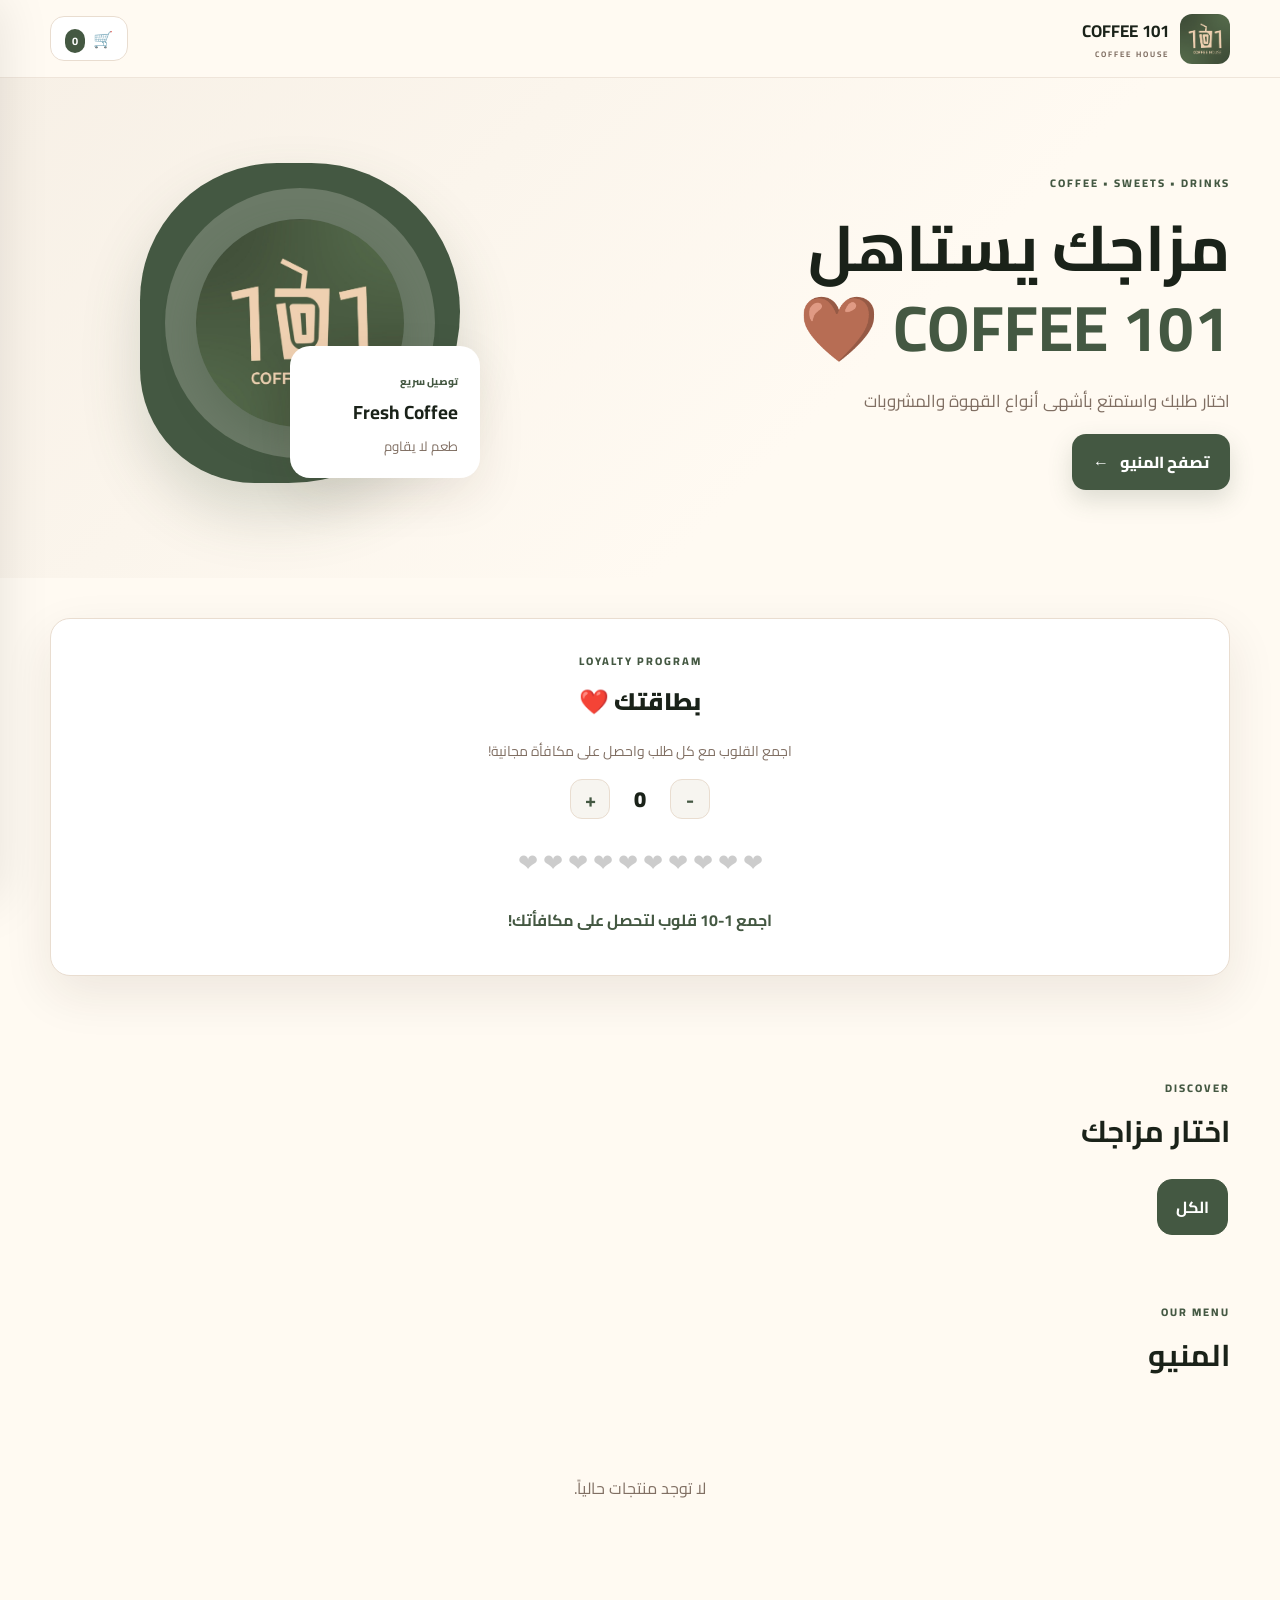
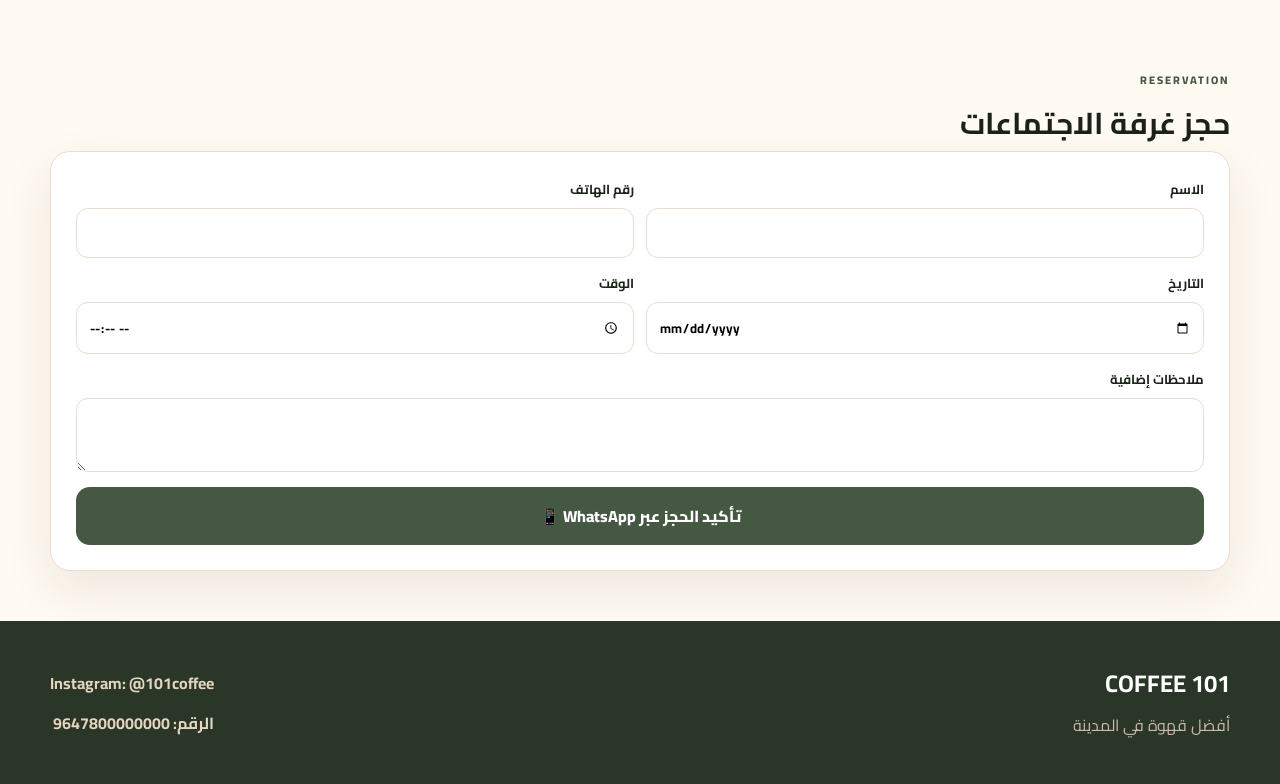
==== index.html @ eac86b58 "Add files via upload" ====
<!doctype html>
<html lang="ar" dir="rtl">
<head>
  <meta charset="UTF-8">
  <meta name="viewport" content="width=device-width, initial-scale=1.0">
  <meta name="theme-color" content="#445842">
  <title>101 COFFEE</title>
  <link rel="stylesheet" href="style.css">
</head>
<body>
  <!-- شاشة الأنميشن الجميلة (تختفي تلقائياً) -->
  <div id="splashScreen" class="splash-screen">
      <img src="logo.jpg" alt="101 Coffee" class="splash-logo">
  </div>

  <header class="site-header">
    <a class="brand" href="#home">
      <img src="logo.jpg" alt="شعار" style="height: 50px; width: 50px; border-radius: 12px; object-fit:cover;">
      <span><strong class="shop-name-txt">101 COFFEE</strong><small>COFFEE HOUSE</small></span>
    </a>
    <div class="header-actions">
      <button class="cart-btn" id="cartBtn">🛒 <b id="cartCount">0</b></button>
    </div>
  </header>
  
  <main id="home">
    <section class="hero">
      <div class="hero-copy">
        <span class="eyebrow">COFFEE • SWEETS • DRINKS</span>
        <h1>مزاجك يستاهل<br><em class="shop-name-txt">101 COFFEE</em> 🤎</h1>
        <p>اختار طلبك واستمتع بأشهى أنواع القهوة والمشروبات</p>
        <button class="primary-btn" id="menuBtn">تصفح المنيو <span>←</span></button>
      </div>
      <div class="hero-art">
        <div class="hero-blob"><img src="logo.jpg" alt="Logo" class="blob-logo"></div>
        <div class="hero-card"><span>توصيل سريع</span><strong>Fresh Coffee</strong><small>طعم لا يقاوم</small></div>
      </div>
    </section>

    <section class="container" style="padding-top: 40px;">
        <div id="offersArea"></div>
        <div id="popularArea"></div>
        <div id="comingSoonArea"></div>
    </section>

    <!-- بطاقتك -->
    <section class="container" id="loyaltySection" style="margin-bottom: 40px;">
        <div class="loyalty-box">
            <span class="eyebrow">LOYALTY PROGRAM</span>
            <h2 style="margin: 5px 0; font-weight: 900;">بطاقتك ❤️</h2>
            <p style="color: var(--muted); font-size: 14px;">اجمع القلوب مع كل طلب واحصل على مكافأة مجانية!</p>
            
            <div class="loyalty-controls">
                <button onclick="changeHearts(-1)">-</button>
                <span id="heartsCount">0</span>
                <button onclick="changeHearts(1)">+</button>
            </div>
            <div class="hearts-display" id="heartsVisual"></div>
            
            <h4 id="loyaltyMessage" style="color: var(--teal); margin: 15px 0;"></h4>
            <div id="availableRewards" style="text-align: right; max-width: 400px; margin: auto;"></div>
        </div>
    </section>

    <section class="quick-section container">
      <div class="section-heading"><div><span class="eyebrow">DISCOVER</span><h2>اختار مزاجك</h2></div></div>
      <div class="category-scroller" id="categoryNav"></div>
    </section>
    
    <section class="catalog container" id="catalog">
      <div class="catalog-head">
        <div><span class="eyebrow">OUR MENU</span><h2>المنيو</h2></div>
      </div>
      <div id="productsGrid" class="products-grid"></div>
    </section>
    
    <section class="container" style="margin-top: 20px; margin-bottom: 50px;">
      <div class="section-heading"><div><span class="eyebrow">RESERVATION</span><h2>حجز غرفة الاجتماعات</h2></div></div>
      <div style="background: #fff; padding: 25px; border-radius: 20px; border: 1px solid #e9ddd0; box-shadow: var(--shadow);">
        <form id="bookingForm">
          <div class="form-grid"><label>الاسم<input name="bookingName" required></label><label>رقم الهاتف<input type="tel" name="bookingPhone" required></label></div>
          <div class="form-grid"><label>التاريخ<input type="date" name="bookingDate" required></label><label>الوقت<input type="time" name="bookingTime" required></label></div>
          <label>ملاحظات إضافية<textarea name="bookingNotes" rows="2"></textarea></label>
          <button class="whatsapp-btn full" type="submit" style="margin-top:15px; background: #445842;">تأكيد الحجز عبر WhatsApp 📱</button>
        </form>
      </div>
    </section>
  </main>

  <footer class="site-footer">
      <div>
          <h2 class="shop-name-txt" style="margin: 0; color: #fff;">101 COFFEE</h2>
          <p>أفضل قهوة في المدينة</p>
      </div>
      <div style="display:flex; flex-direction:column; gap:10px; text-align:right;">
          <a href="#" id="footer-insta" target="_blank" style="text-decoration: none; display:none;">Instagram</a>
          <a href="#" id="footer-phone" style="text-decoration: none; display:none;">هاتف</a>
          <a href="#" id="footer-map" target="_blank" style="text-decoration: none; display:none;">الموقع على الخريطة 📍</a>
      </div>
  </footer>

  <div class="modal-backdrop" id="productModal"><div class="modal product-modal"><button class="close-btn" data-close>×</button><div id="productDetail"></div></div></div>
  <aside class="cart-drawer" id="cartDrawer">
    <div class="drawer-head"><div><span class="eyebrow">YOUR ORDER</span><h2>سلتك</h2></div><button class="close-btn" id="closeCart">×</button></div>
    <div class="cart-items" id="cartItems"></div>
    <div class="cart-footer">
      <div class="total-line"><span>المجموع</span><strong id="cartTotal">0 د.ع</strong></div>
      <button class="primary-btn full" id="checkoutBtn">إتمام الطلب</button>
    </div>
  </aside>
  <div class="drawer-backdrop" id="drawerBackdrop"></div>
  
  <div class="modal-backdrop" id="checkoutModal">
    <div class="modal checkout-modal">
      <button class="close-btn" data-close>×</button>
      <div class="modal-title"><span class="eyebrow">CHECKOUT</span><h2>معلومات الطلب</h2></div>
      <form id="checkoutForm">
        <div class="form-grid"><label>الاسم<input name="name" required></label><label>رقم الهاتف<input type="tel" name="phone" required></label></div>
        <label>نوع الطلب</label>
        <div style="display: flex; gap: 10px; margin: 10px 0;">
          <label style="flex:1; padding:10px; border:1px solid var(--line); border-radius:10px; text-align:center;"><input type="radio" name="type" value="pickup" checked> من المحل</label>
          <label style="flex:1; padding:10px; border:1px solid var(--line); border-radius:10px; text-align:center;"><input type="radio" name="type" value="car"> من السيارة 🚗</label>
          <label style="flex:1; padding:10px; border:1px solid var(--line); border-radius:10px; text-align:center;"><input type="radio" name="type" value="delivery"> توصيل 🛵</label>
        </div>
        <div id="deliveryFields" class="hidden">
          <label>المنطقة<select name="area" id="areaSelect"></select></label>
          <div class="form-grid"><label>العنوان<input name="address"></label><label>أقرب نقطة دالة<input name="landmark"></label></div>
        </div>
        <div id="carFields" class="hidden"><label>معلومات السيارة (النوع واللون) <input type="text" name="carDetails"></label></div>
        <label>ملاحظات<textarea name="notes" rows="2"></textarea></label>
        <div class="checkout-summary" id="checkoutSummary"></div>
        <button class="whatsapp-btn full" type="submit">إرسال الطلب عبر واتساب 📱</button>
      </form>
    </div>
  </div>

  <script src="script.js"></script>
</body>
</html>
---- style.css ----
@import url('https://fonts.googleapis.com/css2?family=Cairo:wght@400;500;600;700;800;900&display=swap');
:root{--cream:#f7f1e7;--cream2:#fffaf2;--teal:#445842;--teal2:#2A3628;--brown:#1a2219;--muted:#806f63;--white:#fff;--line:#e9ddd0;--shadow:0 18px 50px rgba(58,36,27,.09);--radius:24px}
*{box-sizing:border-box}html{scroll-behavior:smooth}body{margin:0;background:var(--cream2);color:var(--brown);font-family:Cairo,Arial,sans-serif}button,input,select,textarea{font:inherit}button{cursor:pointer;border:0}a{text-decoration:none;color:inherit}
.container{width:min(1180px,calc(100% - 32px));margin:auto}.site-header{height:78px;padding:0 max(20px,calc((100% - 1180px)/2));display:flex;align-items:center;justify-content:space-between;background:rgba(255,250,242,.92);backdrop-filter:blur(14px);position:sticky;top:0;z-index:20;border-bottom:1px solid rgba(233,221,208,.7)}
.brand{display:flex;align-items:center;gap:11px}.brand-mark{width:44px;height:44px;border-radius:15px;background:var(--teal);color:#fff;display:grid;place-items:center;font-weight:800;font-size:15px;box-shadow:0 8px 18px rgba(14,112,107,.2)}.brand strong{display:block;font-size:17px}.brand small{display:block;color:var(--muted);font-size:8px;letter-spacing:2px;font-weight:700}.header-actions{display:flex;gap:9px;align-items:center}.cart-btn{height:45px;border:1px solid var(--line);background:#fff;border-radius:14px;color:var(--brown);padding:0 14px;position:relative; font-weight:bold;}.cart-btn b{background:var(--teal);color:#fff;border-radius:99px;padding:2px 7px;font-size:11px;margin-right:5px}
.hero{min-height:500px;background:linear-gradient(135deg,#f7f0e6 0%,#fffaf2 65%);display:flex;align-items:center;justify-content:space-between;padding:65px max(22px,calc((100% - 1180px)/2));overflow:hidden}.hero-copy{max-width:590px}.eyebrow{font-size:11px;letter-spacing:2px;color:var(--teal);font-weight:800}.hero h1{font-size:clamp(38px,5vw,64px);line-height:1.25;margin:12px 0;color:var(--brown)}.hero h1 em{font-style:normal;color:var(--teal)}.hero p{color:var(--muted);font-size:17px;max-width:500px}.primary-btn{background:var(--teal);color:#fff;padding:13px 21px;border-radius:14px;font-weight:800;box-shadow:0 10px 24px rgba(68,88,66,.18);transition:.2s}.primary-btn:hover{transform:translateY(-2px);background:var(--teal2)}.primary-btn span{margin-right:8px}.full{width:100%}.hero-art{width:430px;height:350px;position:relative}

/* Centered Blob and Logo in Hero */
.hero-blob{position:absolute;width:320px;height:320px;background:var(--teal);border-radius:48% 52% 60% 40%;right:20px;top:10px;box-shadow:0 30px 60px rgba(68, 88, 66, 0.2); display:flex; align-items:center; justify-content:center; overflow:hidden;}
.hero-blob:after{content:"";position:absolute;inset:25px;background:var(--cream);border-radius:50%;opacity:.22}
.blob-logo { width: 65%; height: 65%; border-radius: 50%; box-shadow: 0 15px 35px rgba(68, 88, 66, 0.3); object-fit: cover; transition: transform 0.3s ease; position: relative; z-index: 2;}
.blob-logo:hover { transform: scale(1.05); }

.hero-card{position:absolute;background:#fff;padding:18px 22px;border-radius:20px;box-shadow:var(--shadow);bottom:25px;right:0;min-width:190px; z-index: 5;}.hero-card span{font-size:10px;color:var(--teal);font-weight:800}.hero-card strong{display:block;font-size:19px}.hero-card small{color:var(--muted)}
.quick-section{padding:55px 0 25px}.section-heading h2,.catalog-head h2{margin:2px 0 0;font-size:30px}.category-scroller{display:flex;gap:12px;overflow:auto;padding:20px 2px 10px;scrollbar-width:none}.category-scroller::-webkit-scrollbar{display:none}.category-btn{white-space:nowrap;background:#fff;border:1px solid var(--line);padding:12px 18px;border-radius:15px;color:var(--brown);font-weight:700}.category-btn.active{background:var(--teal);color:#fff;border-color:var(--teal)}
.feature-section{margin-bottom: 30px;} .feature-section h2{font-size:25px;margin:5px 0 15px}.feature-products{display:grid;grid-template-columns:repeat(auto-fit,minmax(250px,1fr));gap:16px}.catalog{padding:25px 0 70px}.catalog-head{display:flex;align-items:end;justify-content:space-between;margin-bottom:20px}.products-grid{display:grid;grid-template-columns:repeat(4,1fr);gap:18px}
.product-card{background:#fff;border:1px solid #e9ddd0;border-radius:20px;overflow:hidden;box-shadow:0 5px 18px rgba(58,36,27,.035);transition:.2s;position:relative}.product-card:hover{transform:translateY(-4px);box-shadow:var(--shadow)}.product-img{height:205px;background:linear-gradient(135deg,#f0e5d5,#e6d4bd);display:grid;place-items:center;overflow:hidden}.product-img img{width:100%;height:100%;object-fit:cover}.placeholder{font-size:50px;opacity:.55}.badge{position:absolute;top:12px;right:12px;background:#fff;color:var(--teal);border-radius:10px;padding:5px 9px;font-size:11px;font-weight:800;box-shadow:0 5px 12px rgba(0,0,0,.08)}.product-info{padding:14px}.product-info h3{font-size:16px;margin:0 0 4px}.product-info p{font-size:12px;color:var(--muted);min-height:20px;margin:0 0 9px}.price-row{display:flex;align-items:center;justify-content:space-between;gap:8px}.price strong{font-size:16px; color: var(--teal);}.old-price{text-decoration:line-through;color:#a69487;font-size:11px;margin-left:4px}.add-btn{background:#f7f5f0;color:var(--teal);width:38px;height:38px;border-radius:12px;font-size:20px;font-weight:800; border:1px solid #e9ddd0;}
.site-footer{padding:40px max(20px,calc((100% - 1180px)/2));background:var(--teal2);color:#fff;display:flex;justify-content:space-between; align-items:center; flex-wrap:wrap; gap:20px;}.site-footer p{color:#cbb9ac;margin:4px 0}.site-footer a{color:#e5d5be; font-weight:bold;}
.modal-backdrop,.drawer-backdrop{position:fixed;inset:0;background:rgba(31,20,15,.52);backdrop-filter:blur(4px);z-index:900;display:none;align-items:center;justify-content:center;padding:18px}.modal-backdrop.open,.drawer-backdrop.open{display:flex}.modal{background:#fffaf5;border-radius:26px;width:min(600px,100%);max-height:90vh;overflow:auto;position:relative;padding:28px}.close-btn{width:38px;height:38px;border-radius:12px;background:#f3e9dd;color:var(--brown);font-size:25px}.modal>.close-btn{position:absolute;top:15px;left:15px;z-index:2}.product-detail{display:grid;grid-template-columns:1fr 1fr;gap:24px}.detail-img{height:330px;border-radius:20px;overflow:hidden;background:#eadcc9;display:grid;place-items:center}.detail-img img{width:100%;height:100%;object-fit:cover}.product-detail h2{font-size:28px;margin:15px 0 7px}.product-detail p{color:var(--muted)}.qty{display:flex;align-items:center;gap:15px;margin:22px 0}.qty button{width:38px;height:38px;border-radius:12px;background:#efe5da}.drawer-backdrop{z-index:800;background:rgba(31,20,15,.35)}.cart-drawer{position:fixed;z-index:850;top:0;bottom:0;left:0;width:min(430px,100%);background:#fffaf5;transform:translateX(-105%);transition:transform 0.4s cubic-bezier(0.4, 0, 0.2, 1);display:flex;flex-direction:column;box-shadow:20px 0 50px rgba(0,0,0,.1)}.cart-drawer.open{transform:translateX(0)}.drawer-head{padding:22px;border-bottom:1px solid var(--line);display:flex;justify-content:space-between;align-items:center}.drawer-head h2{margin:2px 0}.cart-items{padding:16px;overflow:auto;flex:1}.cart-row{display:grid;grid-template-columns:58px 1fr auto;gap:11px;align-items:center;background:#fff;border:1px solid var(--line);padding:9px;border-radius:15px;margin-bottom:10px}.cart-thumb{width:58px;height:58px;border-radius:11px;overflow:hidden;background:#eadcc9}.cart-thumb img{width:100%;height:100%;object-fit:cover}.cart-row h4{margin:0;font-size:13px}.cart-row small{color:var(--muted)}.mini-qty{display:flex;align-items:center;gap:7px;margin-top:5px}.mini-qty button{width:24px;height:24px;border-radius:8px;background:#f0e7dd}.delete-btn{background:none;color:#a25a4c;font-size:18px}.cart-footer{padding:18px;border-top:1px solid var(--line)}.total-line{display:flex;justify-content:space-between;font-size:17px;margin-bottom:13px}.empty-state{text-align:center;padding:70px 20px;color:var(--muted)}
.checkout-modal{width:min(650px,100%)}.modal-title{padding-bottom:12px}.modal-title h2{margin:5px 0}.modal-title p,.muted{color:var(--muted);font-size:13px}label{font-size:13px;font-weight:700;display:block}label input,label select,label textarea{display:block;width:100%;margin-top:7px;border:1px solid var(--line);background:#fff;padding:12px;border-radius:12px;outline:none;transition:0.2s;font-family:'Cairo';}label input:focus,label select:focus,label textarea:focus{border-color:var(--teal)}.form-grid{display:grid;grid-template-columns:1fr 1fr;gap:12px;margin-bottom:13px}.hidden{display:none!important}.checkout-summary{background:#f7f5f0;border-radius:15px;padding:13px;margin:15px 0;font-size:13px; border:1px solid #e9ddd0;}.summary-line{display:flex;justify-content:space-between;margin:5px 0}.whatsapp-btn{background:#25D366;color:#fff;padding:14px;border-radius:14px;font-weight:800; font-size:16px;}

/* Splash Screen (CSS Only - Safe & Beautiful Animation) */
.splash-screen {
    position: fixed; inset: 0; background-color: var(--cream2);
    display: flex; align-items: center; justify-content: center;
    z-index: 999999;
    pointer-events: none; /* يسمح بالضغط على الموقع من يختفي */
    animation: fadeOutSplash 0.5s ease forwards;
    animation-delay: 2.2s; /* يبقى معروض ثانيتين وبعدين يختفي */
}
.splash-logo {
    width: 150px; height: 150px; border-radius: 50%;
    box-shadow: 0 20px 40px rgba(68, 88, 66, 0.2); object-fit: cover;
    animation: zoomPulse 1.8s cubic-bezier(0.2, 0.8, 0.2, 1) forwards;
}
@keyframes zoomPulse {
    0% { transform: scale(0.5) translateY(30px); opacity: 0; }
    50% { transform: scale(1.1) translateY(0); opacity: 1; }
    100% { transform: scale(1) translateY(0); opacity: 1; }
}
@keyframes fadeOutSplash {
    to { opacity: 0; visibility: hidden; z-index: -1; }
}

/* Loyalty Card (Hearts) */
.loyalty-box { background: #fff; padding: 25px; border-radius: 20px; border: 1px solid #e9ddd0; text-align: center; box-shadow: var(--shadow); }
.hearts-display { display: flex; justify-content: center; gap: 5px; flex-wrap: wrap; margin: 20px 0; font-size: 24px; direction: ltr;}
.heart { color: #ccc; transition: 0.3s; }
.heart.filled { color: #e74c3c; animation: pop 0.3s ease; }
@keyframes pop { 50% { transform: scale(1.3); } }
.loyalty-controls { display: flex; justify-content: center; align-items: center; gap: 15px; margin-bottom: 20px; }
.loyalty-controls button { width: 40px; height: 40px; border-radius: 12px; background: #f7f5f0; border: 1px solid #e9ddd0; font-size: 20px; font-weight: bold; color: var(--teal); }
.loyalty-controls span { font-size: 22px; font-weight: 900; width: 30px; }
.reward-item { display: flex; justify-content: space-between; align-items: center; background: #fcfbf9; padding: 12px; border: 1px solid #e9ddd0; border-radius: 12px; margin-top: 10px; font-size: 14px; font-weight: bold; }

@media(max-width:900px){.products-grid{grid-template-columns:repeat(3,1fr)}}
@media(max-width:650px){
  .hero{min-height:auto;padding:45px 22px 25px;display:block}.hero h1{font-size:39px}.hero-art{height:270px;width:100%;margin-top:15px}.products-grid,.feature-products{grid-template-columns:repeat(2,1fr);gap:11px}.product-img{height:150px}.product-detail{grid-template-columns:1fr}.form-grid{grid-template-columns:1fr}.site-footer{text-align:center; justify-content:center;}
}
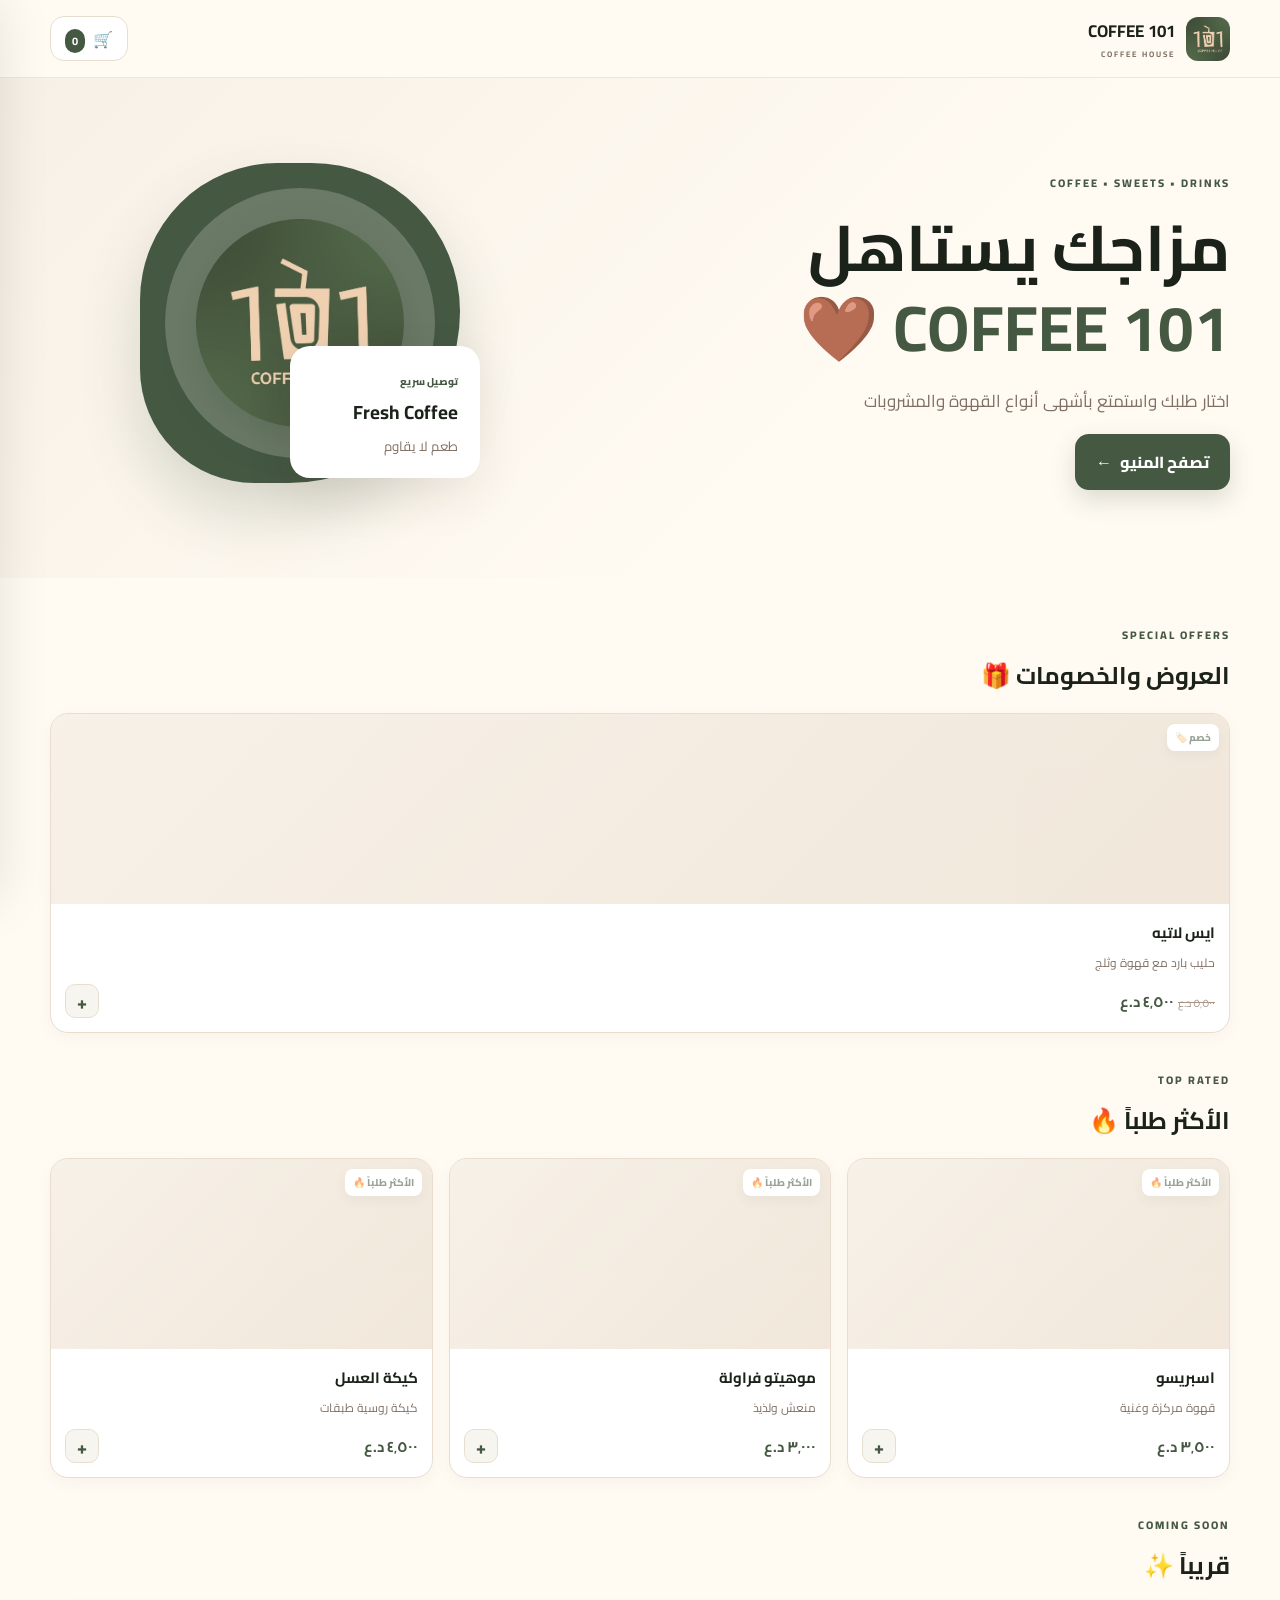
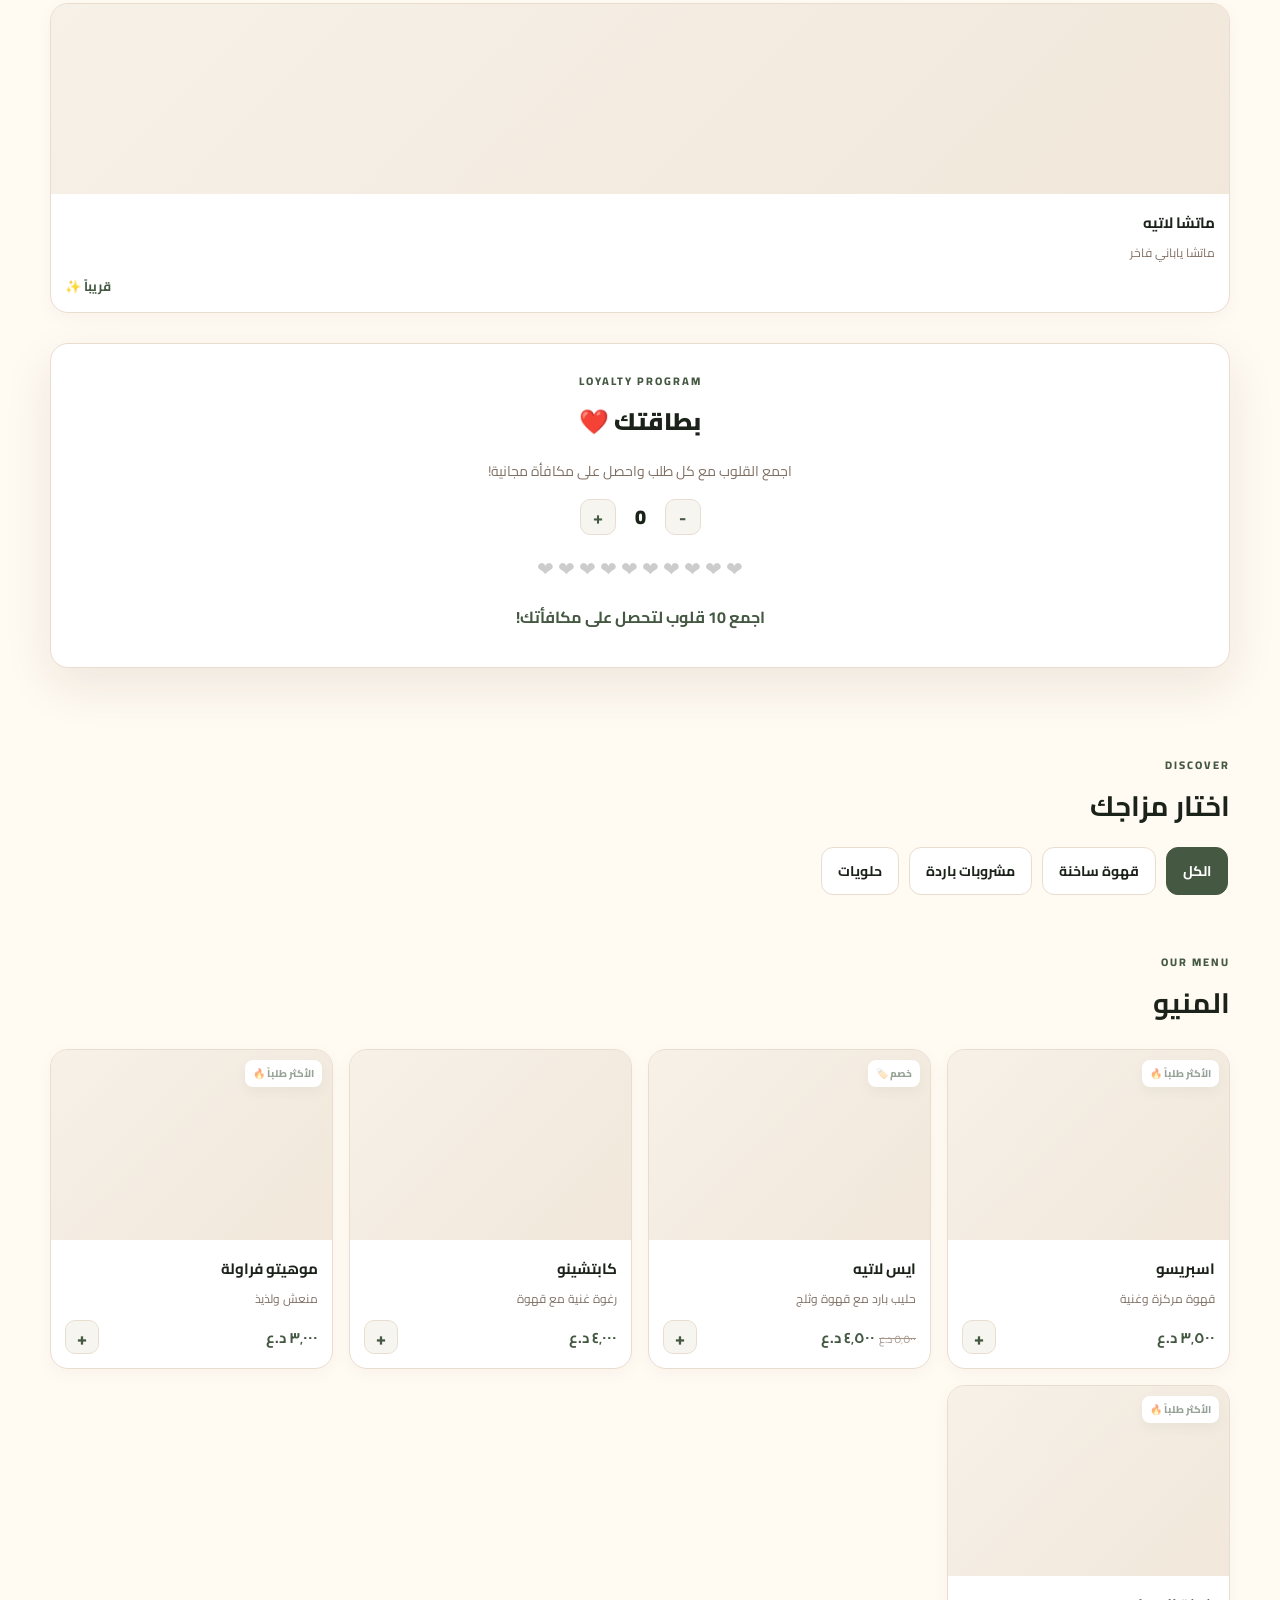
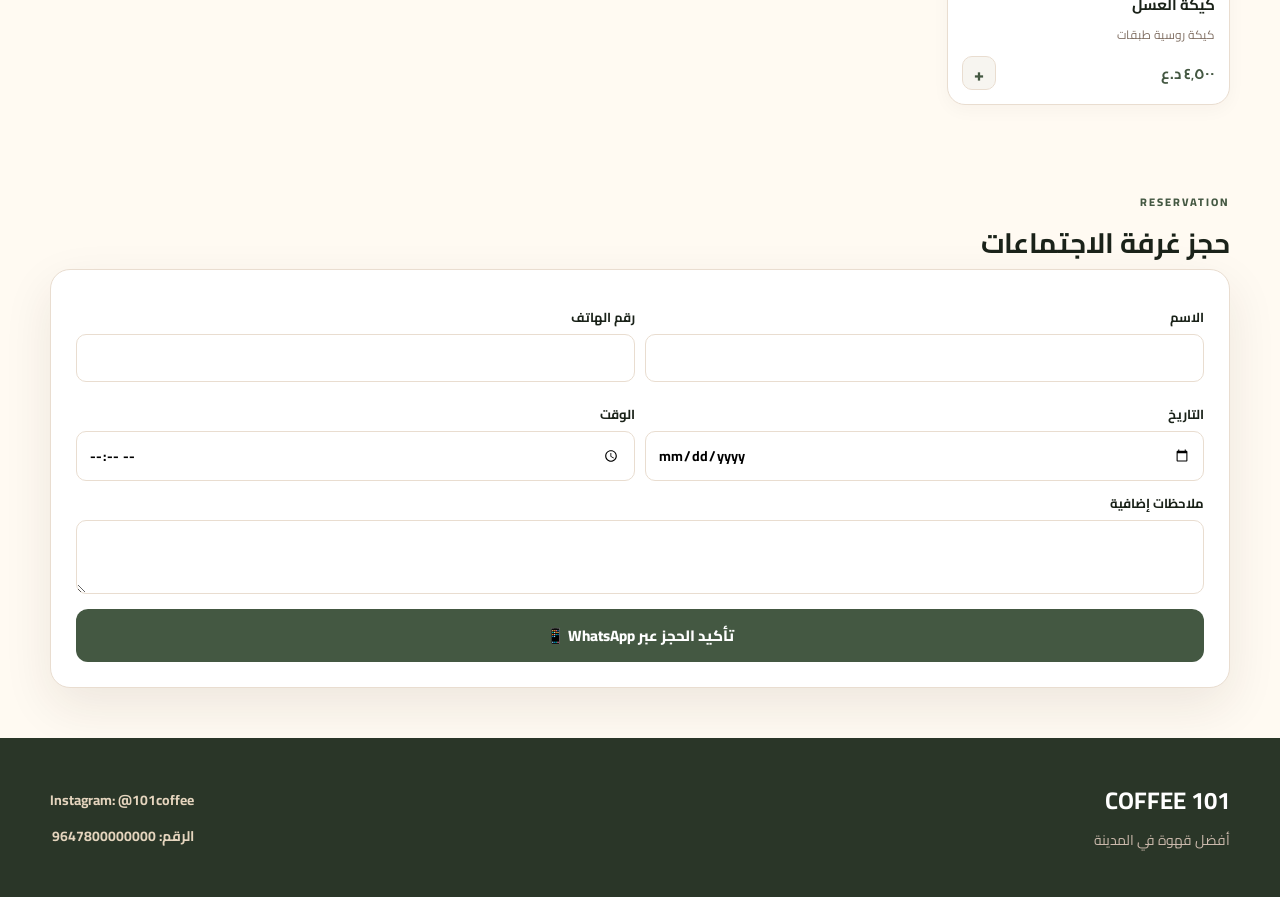
==== commit d81b77c9: "Add files via upload" ====
--- a/index.html
+++ b/index.html
@@ -1,139 +1,193 @@
 <!doctype html>
 <html lang="ar" dir="rtl">
 <head>
-  <meta charset="UTF-8">
-  <meta name="viewport" content="width=device-width, initial-scale=1.0">
-  <meta name="theme-color" content="#445842">
-  <title>101 COFFEE</title>
-  <link rel="stylesheet" href="style.css">
+    <meta charset="UTF-8">
+    <meta name="viewport" content="width=device-width, initial-scale=1.0">
+    <meta name="theme-color" content="#445842">
+    <title>101 COFFEE</title>
+    <link rel="stylesheet" href="style.css">
 </head>
 <body>
-  <!-- شاشة الأنميشن الجميلة (تختفي تلقائياً) -->
-  <div id="splashScreen" class="splash-screen">
-      <img src="logo.jpg" alt="101 Coffee" class="splash-logo">
-  </div>
+    <!-- شاشة الأنميشن الجميلة (تختفي تلقائياً) -->
+    <div id="splashScreen" class="splash-screen">
+        <img src="logo.jpg" alt="101 Coffee" class="splash-logo">
+    </div>
 
-  <header class="site-header">
-    <a class="brand" href="#home">
-      <img src="logo.jpg" alt="شعار" style="height: 50px; width: 50px; border-radius: 12px; object-fit:cover;">
-      <span><strong class="shop-name-txt">101 COFFEE</strong><small>COFFEE HOUSE</small></span>
-    </a>
-    <div class="header-actions">
-      <button class="cart-btn" id="cartBtn">🛒 <b id="cartCount">0</b></button>
+    <header class="site-header">
+        <a class="brand" href="#home">
+            <img src="logo.jpg" alt="شعار">
+            <span>
+                <strong class="shop-name-txt">101 COFFEE</strong>
+                <small>COFFEE HOUSE</small>
+            </span>
+        </a>
+        <div class="header-actions">
+            <button class="cart-btn" id="cartBtn">🛒 <b id="cartCount">0</b></button>
+        </div>
+    </header>
+  
+    <main id="home">
+        <!-- قسم الواجهة الرئيسية (Hero) -->
+        <section class="hero">
+            <div class="hero-copy">
+                <span class="eyebrow">COFFEE • SWEETS • DRINKS</span>
+                <h1>مزاجك يستاهل<br><em class="shop-name-txt">101 COFFEE</em> 🤎</h1>
+                <p>اختار طلبك واستمتع بأشهى أنواع القهوة والمشروبات</p>
+                <button class="primary-btn" id="menuBtn">تصفح المنيو <span>←</span></button>
+            </div>
+            <div class="hero-art">
+                <div class="hero-blob"><img src="logo.jpg" alt="Logo" class="blob-logo"></div>
+                <div class="hero-card">
+                    <span>توصيل سريع</span>
+                    <strong>Fresh Coffee</strong>
+                    <small>طعم لا يقاوم</small>
+                </div>
+            </div>
+        </section>
+
+        <!-- الأقسام الديناميكية (عروض، أكثر طلباً، قريباً) -->
+        <section class="container" style="padding-top: 40px;">
+            <div id="offersArea"></div>
+            <div id="popularArea"></div>
+            <div id="comingSoonArea"></div>
+        </section>
+
+        <!-- قسم بطاقة الولاء (القلوب) -->
+        <section class="container" id="loyaltySection" style="margin-bottom: 40px;">
+            <div class="loyalty-box">
+                <span class="eyebrow">LOYALTY PROGRAM</span>
+                <h2 style="margin: 5px 0; font-weight: 900;">بطاقتك ❤️</h2>
+                <p style="color: var(--muted); font-size: 14px;">اجمع القلوب مع كل طلب واحصل على مكافأة مجانية!</p>
+                
+                <div class="loyalty-controls">
+                    <button onclick="changeHearts(-1)">-</button>
+                    <span id="heartsCount">0</span>
+                    <button onclick="changeHearts(1)">+</button>
+                </div>
+                <div class="hearts-display" id="heartsVisual"></div>
+                
+                <h4 id="loyaltyMessage" style="color: var(--teal); margin: 15px 0;"></h4>
+                <div id="availableRewards" style="text-align: right; max-width: 400px; margin: auto;"></div>
+            </div>
+        </section>
+
+        <!-- قسم التصنيفات السريعة -->
+        <section class="quick-section container">
+            <div class="section-heading">
+                <div><span class="eyebrow">DISCOVER</span><h2>اختار مزاجك</h2></div>
+            </div>
+            <div class="category-scroller" id="categoryNav"></div>
+        </section>
+        
+        <!-- قسم المنيو والمنتجات -->
+        <section class="catalog container" id="catalog">
+            <div class="catalog-head">
+                <div><span class="eyebrow">OUR MENU</span><h2>المنيو</h2></div>
+            </div>
+            <div id="productsGrid" class="products-grid"></div>
+        </section>
+        
+        <!-- قسم حجز غرفة الاجتماعات -->
+        <section class="container" style="margin-top: 20px; margin-bottom: 50px;">
+            <div class="section-heading">
+                <div><span class="eyebrow">RESERVATION</span><h2>حجز غرفة الاجتماعات</h2></div>
+            </div>
+            <div style="background: #fff; padding: 25px; border-radius: 20px; border: 1px solid #e9ddd0; box-shadow: var(--shadow);">
+                <form id="bookingForm">
+                    <div class="form-grid">
+                        <label>الاسم<input name="bookingName" required></label>
+                        <label>رقم الهاتف<input type="tel" name="bookingPhone" required></label>
+                    </div>
+                    <div class="form-grid">
+                        <label>التاريخ<input type="date" name="bookingDate" required></label>
+                        <label>الوقت<input type="time" name="bookingTime" required></label>
+                    </div>
+                    <label>ملاحظات إضافية<textarea name="bookingNotes" rows="2"></textarea></label>
+                    <button class="whatsapp-btn full" type="submit" style="margin-top:15px; background: #445842;">تأكيد الحجز عبر WhatsApp 📱</button>
+                </form>
+            </div>
+        </section>
+    </main>
+
+    <!-- الفوتر -->
+    <footer class="site-footer">
+        <div>
+            <h2 class="shop-name-txt" style="margin: 0; color: #fff;">101 COFFEE</h2>
+            <p>أفضل قهوة في المدينة</p>
+        </div>
+        <div style="display:flex; flex-direction:column; gap:10px; text-align:right;">
+            <a href="#" id="footer-insta" target="_blank" style="text-decoration: none; display:none;">Instagram</a>
+            <a href="#" id="footer-phone" style="text-decoration: none; display:none;">هاتف</a>
+            <a href="#" id="footer-map" target="_blank" style="text-decoration: none; display:none;">الموقع على الخريطة 📍</a>
+        </div>
+    </footer>
+
+    <!-- نافذة تفاصيل المنتج -->
+    <div class="modal-backdrop" id="productModal">
+        <div class="modal product-modal">
+            <button class="close-btn" data-close>×</button>
+            <div id="productDetail"></div>
+        </div>
     </div>
-  </header>
+
+    <!-- درج السلة الجانبي -->
+    <aside class="cart-drawer" id="cartDrawer">
+        <div class="drawer-head">
+            <div><span class="eyebrow">YOUR ORDER</span><h2>سلتك</h2></div>
+            <button class="close-btn" id="closeCart">×</button>
+        </div>
+        <div class="cart-items" id="cartItems"></div>
+        <div class="cart-footer">
+            <div class="total-line"><span>المجموع</span><strong id="cartTotal">0 د.ع</strong></div>
+            <button class="primary-btn full" id="checkoutBtn">إتمام الطلب</button>
+        </div>
+    </aside>
+    <div class="drawer-backdrop" id="drawerBackdrop"></div>
   
-  <main id="home">
-    <section class="hero">
-      <div class="hero-copy">
-        <span class="eyebrow">COFFEE • SWEETS • DRINKS</span>
-        <h1>مزاجك يستاهل<br><em class="shop-name-txt">101 COFFEE</em> 🤎</h1>
-        <p>اختار طلبك واستمتع بأشهى أنواع القهوة والمشروبات</p>
-        <button class="primary-btn" id="menuBtn">تصفح المنيو <span>←</span></button>
-      </div>
-      <div class="hero-art">
-        <div class="hero-blob"><img src="logo.jpg" alt="Logo" class="blob-logo"></div>
-        <div class="hero-card"><span>توصيل سريع</span><strong>Fresh Coffee</strong><small>طعم لا يقاوم</small></div>
-      </div>
-    </section>
+    <!-- نافذة إتمام الطلب (الدفع/التوصيل) -->
+    <div class="modal-backdrop" id="checkoutModal">
+        <div class="modal checkout-modal">
+            <button class="close-btn" data-close>×</button>
+            <div class="modal-title"><span class="eyebrow">CHECKOUT</span><h2>معلومات الطلب</h2></div>
+            <form id="checkoutForm">
+                <div class="form-grid">
+                    <label>الاسم<input name="name" required></label>
+                    <label>رقم الهاتف<input type="tel" name="phone" required></label>
+                </div>
+                
+                <label>نوع الطلب</label>
+                <div style="display: flex; gap: 10px; margin: 10px 0;">
+                    <label style="flex:1; padding:10px; border:1px solid var(--line); border-radius:10px; text-align:center;">
+                        <input type="radio" name="type" value="pickup" checked> من المحل
+                    </label>
+                    <label style="flex:1; padding:10px; border:1px solid var(--line); border-radius:10px; text-align:center;">
+                        <input type="radio" name="type" value="car"> من السيارة 🚗
+                    </label>
+                    <label style="flex:1; padding:10px; border:1px solid var(--line); border-radius:10px; text-align:center;">
+                        <input type="radio" name="type" value="delivery"> توصيل 🛵
+                    </label>
+                </div>
+                
+                <div id="deliveryFields" class="hidden">
+                    <label>المنطقة<select name="area" id="areaSelect"></select></label>
+                    <div class="form-grid">
+                        <label>العنوان<input name="address"></label>
+                        <label>أقرب نقطة دالة<input name="landmark"></label>
+                    </div>
+                </div>
+                
+                <div id="carFields" class="hidden">
+                    <label>معلومات السيارة (النوع واللون) <input type="text" name="carDetails"></label>
+                </div>
+                
+                <label>ملاحظات<textarea name="notes" rows="2"></textarea></label>
+                <div class="checkout-summary" id="checkoutSummary"></div>
+                <button class="whatsapp-btn full" type="submit">إرسال الطلب عبر واتساب 📱</button>
+            </form>
+        </div>
+    </div>
 
-    <section class="container" style="padding-top: 40px;">
-        <div id="offersArea"></div>
-        <div id="popularArea"></div>
-        <div id="comingSoonArea"></div>
-    </section>
-
-    <!-- بطاقتك -->
-    <section class="container" id="loyaltySection" style="margin-bottom: 40px;">
-        <div class="loyalty-box">
-            <span class="eyebrow">LOYALTY PROGRAM</span>
-            <h2 style="margin: 5px 0; font-weight: 900;">بطاقتك ❤️</h2>
-            <p style="color: var(--muted); font-size: 14px;">اجمع القلوب مع كل طلب واحصل على مكافأة مجانية!</p>
-            
-            <div class="loyalty-controls">
-                <button onclick="changeHearts(-1)">-</button>
-                <span id="heartsCount">0</span>
-                <button onclick="changeHearts(1)">+</button>
-            </div>
-            <div class="hearts-display" id="heartsVisual"></div>
-            
-            <h4 id="loyaltyMessage" style="color: var(--teal); margin: 15px 0;"></h4>
-            <div id="availableRewards" style="text-align: right; max-width: 400px; margin: auto;"></div>
-        </div>
-    </section>
-
-    <section class="quick-section container">
-      <div class="section-heading"><div><span class="eyebrow">DISCOVER</span><h2>اختار مزاجك</h2></div></div>
-      <div class="category-scroller" id="categoryNav"></div>
-    </section>
-    
-    <section class="catalog container" id="catalog">
-      <div class="catalog-head">
-        <div><span class="eyebrow">OUR MENU</span><h2>المنيو</h2></div>
-      </div>
-      <div id="productsGrid" class="products-grid"></div>
-    </section>
-    
-    <section class="container" style="margin-top: 20px; margin-bottom: 50px;">
-      <div class="section-heading"><div><span class="eyebrow">RESERVATION</span><h2>حجز غرفة الاجتماعات</h2></div></div>
-      <div style="background: #fff; padding: 25px; border-radius: 20px; border: 1px solid #e9ddd0; box-shadow: var(--shadow);">
-        <form id="bookingForm">
-          <div class="form-grid"><label>الاسم<input name="bookingName" required></label><label>رقم الهاتف<input type="tel" name="bookingPhone" required></label></div>
-          <div class="form-grid"><label>التاريخ<input type="date" name="bookingDate" required></label><label>الوقت<input type="time" name="bookingTime" required></label></div>
-          <label>ملاحظات إضافية<textarea name="bookingNotes" rows="2"></textarea></label>
-          <button class="whatsapp-btn full" type="submit" style="margin-top:15px; background: #445842;">تأكيد الحجز عبر WhatsApp 📱</button>
-        </form>
-      </div>
-    </section>
-  </main>
-
-  <footer class="site-footer">
-      <div>
-          <h2 class="shop-name-txt" style="margin: 0; color: #fff;">101 COFFEE</h2>
-          <p>أفضل قهوة في المدينة</p>
-      </div>
-      <div style="display:flex; flex-direction:column; gap:10px; text-align:right;">
-          <a href="#" id="footer-insta" target="_blank" style="text-decoration: none; display:none;">Instagram</a>
-          <a href="#" id="footer-phone" style="text-decoration: none; display:none;">هاتف</a>
-          <a href="#" id="footer-map" target="_blank" style="text-decoration: none; display:none;">الموقع على الخريطة 📍</a>
-      </div>
-  </footer>
-
-  <div class="modal-backdrop" id="productModal"><div class="modal product-modal"><button class="close-btn" data-close>×</button><div id="productDetail"></div></div></div>
-  <aside class="cart-drawer" id="cartDrawer">
-    <div class="drawer-head"><div><span class="eyebrow">YOUR ORDER</span><h2>سلتك</h2></div><button class="close-btn" id="closeCart">×</button></div>
-    <div class="cart-items" id="cartItems"></div>
-    <div class="cart-footer">
-      <div class="total-line"><span>المجموع</span><strong id="cartTotal">0 د.ع</strong></div>
-      <button class="primary-btn full" id="checkoutBtn">إتمام الطلب</button>
-    </div>
-  </aside>
-  <div class="drawer-backdrop" id="drawerBackdrop"></div>
-  
-  <div class="modal-backdrop" id="checkoutModal">
-    <div class="modal checkout-modal">
-      <button class="close-btn" data-close>×</button>
-      <div class="modal-title"><span class="eyebrow">CHECKOUT</span><h2>معلومات الطلب</h2></div>
-      <form id="checkoutForm">
-        <div class="form-grid"><label>الاسم<input name="name" required></label><label>رقم الهاتف<input type="tel" name="phone" required></label></div>
-        <label>نوع الطلب</label>
-        <div style="display: flex; gap: 10px; margin: 10px 0;">
-          <label style="flex:1; padding:10px; border:1px solid var(--line); border-radius:10px; text-align:center;"><input type="radio" name="type" value="pickup" checked> من المحل</label>
-          <label style="flex:1; padding:10px; border:1px solid var(--line); border-radius:10px; text-align:center;"><input type="radio" name="type" value="car"> من السيارة 🚗</label>
-          <label style="flex:1; padding:10px; border:1px solid var(--line); border-radius:10px; text-align:center;"><input type="radio" name="type" value="delivery"> توصيل 🛵</label>
-        </div>
-        <div id="deliveryFields" class="hidden">
-          <label>المنطقة<select name="area" id="areaSelect"></select></label>
-          <div class="form-grid"><label>العنوان<input name="address"></label><label>أقرب نقطة دالة<input name="landmark"></label></div>
-        </div>
-        <div id="carFields" class="hidden"><label>معلومات السيارة (النوع واللون) <input type="text" name="carDetails"></label></div>
-        <label>ملاحظات<textarea name="notes" rows="2"></textarea></label>
-        <div class="checkout-summary" id="checkoutSummary"></div>
-        <button class="whatsapp-btn full" type="submit">إرسال الطلب عبر واتساب 📱</button>
-      </form>
-    </div>
-  </div>
-
-  <script src="script.js"></script>
+    <!-- ربط الجافاسكريبت -->
+    <script src="script.js"></script>
 </body>
 </html>
--- a/style.css
+++ b/style.css
@@ -1,9 +1,9 @@
 @import url('https://fonts.googleapis.com/css2?family=Cairo:wght@400;500;600;700;800;900&display=swap');
 :root{--cream:#f7f1e7;--cream2:#fffaf2;--teal:#445842;--teal2:#2A3628;--brown:#1a2219;--muted:#806f63;--white:#fff;--line:#e9ddd0;--shadow:0 18px 50px rgba(58,36,27,.09);--radius:24px}
 *{box-sizing:border-box}html{scroll-behavior:smooth}body{margin:0;background:var(--cream2);color:var(--brown);font-family:Cairo,Arial,sans-serif}button,input,select,textarea{font:inherit}button{cursor:pointer;border:0}a{text-decoration:none;color:inherit}
-.container{width:min(1180px,calc(100% - 32px));margin:auto}.site-header{height:78px;padding:0 max(20px,calc((100% - 1180px)/2));display:flex;align-items:center;justify-content:space-between;background:rgba(255,250,242,.92);backdrop-filter:blur(14px);position:sticky;top:0;z-index:20;border-bottom:1px solid rgba(233,221,208,.7)}
-.brand{display:flex;align-items:center;gap:11px}.brand-mark{width:44px;height:44px;border-radius:15px;background:var(--teal);color:#fff;display:grid;place-items:center;font-weight:800;font-size:15px;box-shadow:0 8px 18px rgba(14,112,107,.2)}.brand strong{display:block;font-size:17px}.brand small{display:block;color:var(--muted);font-size:8px;letter-spacing:2px;font-weight:700}.header-actions{display:flex;gap:9px;align-items:center}.cart-btn{height:45px;border:1px solid var(--line);background:#fff;border-radius:14px;color:var(--brown);padding:0 14px;position:relative; font-weight:bold;}.cart-btn b{background:var(--teal);color:#fff;border-radius:99px;padding:2px 7px;font-size:11px;margin-right:5px}
-.hero{min-height:500px;background:linear-gradient(135deg,#f7f0e6 0%,#fffaf2 65%);display:flex;align-items:center;justify-content:space-between;padding:65px max(22px,calc((100% - 1180px)/2));overflow:hidden}.hero-copy{max-width:590px}.eyebrow{font-size:11px;letter-spacing:2px;color:var(--teal);font-weight:800}.hero h1{font-size:clamp(38px,5vw,64px);line-height:1.25;margin:12px 0;color:var(--brown)}.hero h1 em{font-style:normal;color:var(--teal)}.hero p{color:var(--muted);font-size:17px;max-width:500px}.primary-btn{background:var(--teal);color:#fff;padding:13px 21px;border-radius:14px;font-weight:800;box-shadow:0 10px 24px rgba(68,88,66,.18);transition:.2s}.primary-btn:hover{transform:translateY(-2px);background:var(--teal2)}.primary-btn span{margin-right:8px}.full{width:100%}.hero-art{width:430px;height:350px;position:relative}
+.container{width:min(1180px,calc(100% - 32px));margin:auto}.site-header{height:78px;padding:0 max(16px,calc((100% - 1180px)/2));display:flex;align-items:center;justify-content:space-between;background:rgba(255,250,242,.92);backdrop-filter:blur(14px);position:sticky;top:0;z-index:20;border-bottom:1px solid rgba(233,221,208,.7)}
+.brand{display:flex;align-items:center;gap:11px}.brand img{height:44px;width:44px;border-radius:12px;object-fit:cover} .brand strong{display:block;font-size:17px}.brand small{display:block;color:var(--muted);font-size:8px;letter-spacing:2px;font-weight:700}.header-actions{display:flex;gap:9px;align-items:center}.cart-btn{height:45px;border:1px solid var(--line);background:#fff;border-radius:14px;color:var(--brown);padding:0 14px;position:relative; font-weight:bold;}.cart-btn b{background:var(--teal);color:#fff;border-radius:99px;padding:2px 7px;font-size:11px;margin-right:5px}
+.hero{min-height:500px;background:linear-gradient(135deg,#f7f0e6 0%,#fffaf2 65%);display:flex;align-items:center;justify-content:space-between;padding:65px max(22px,calc((100% - 1180px)/2));overflow:hidden}.hero-copy{max-width:590px}.eyebrow{font-size:11px;letter-spacing:2px;color:var(--teal);font-weight:800}.hero h1{font-size:clamp(32px,5vw,64px);line-height:1.25;margin:12px 0;color:var(--brown)}.hero h1 em{font-style:normal;color:var(--teal)}.hero p{color:var(--muted);font-size:17px;max-width:500px}.primary-btn{background:var(--teal);color:#fff;padding:13px 21px;border-radius:14px;font-weight:800;box-shadow:0 10px 24px rgba(68,88,66,.18);transition:.2s; display:inline-flex; align-items:center; justify-content:center;}.primary-btn:hover{transform:translateY(-2px);background:var(--teal2)}.primary-btn span{margin-right:8px}.full{width:100%}.hero-art{width:430px;height:350px;position:relative}
 
 /* Centered Blob and Logo in Hero */
 .hero-blob{position:absolute;width:320px;height:320px;background:var(--teal);border-radius:48% 52% 60% 40%;right:20px;top:10px;box-shadow:0 30px 60px rgba(68, 88, 66, 0.2); display:flex; align-items:center; justify-content:center; overflow:hidden;}
@@ -12,48 +12,79 @@
 .blob-logo:hover { transform: scale(1.05); }
 
 .hero-card{position:absolute;background:#fff;padding:18px 22px;border-radius:20px;box-shadow:var(--shadow);bottom:25px;right:0;min-width:190px; z-index: 5;}.hero-card span{font-size:10px;color:var(--teal);font-weight:800}.hero-card strong{display:block;font-size:19px}.hero-card small{color:var(--muted)}
-.quick-section{padding:55px 0 25px}.section-heading h2,.catalog-head h2{margin:2px 0 0;font-size:30px}.category-scroller{display:flex;gap:12px;overflow:auto;padding:20px 2px 10px;scrollbar-width:none}.category-scroller::-webkit-scrollbar{display:none}.category-btn{white-space:nowrap;background:#fff;border:1px solid var(--line);padding:12px 18px;border-radius:15px;color:var(--brown);font-weight:700}.category-btn.active{background:var(--teal);color:#fff;border-color:var(--teal)}
-.feature-section{margin-bottom: 30px;} .feature-section h2{font-size:25px;margin:5px 0 15px}.feature-products{display:grid;grid-template-columns:repeat(auto-fit,minmax(250px,1fr));gap:16px}.catalog{padding:25px 0 70px}.catalog-head{display:flex;align-items:end;justify-content:space-between;margin-bottom:20px}.products-grid{display:grid;grid-template-columns:repeat(4,1fr);gap:18px}
-.product-card{background:#fff;border:1px solid #e9ddd0;border-radius:20px;overflow:hidden;box-shadow:0 5px 18px rgba(58,36,27,.035);transition:.2s;position:relative}.product-card:hover{transform:translateY(-4px);box-shadow:var(--shadow)}.product-img{height:205px;background:linear-gradient(135deg,#f0e5d5,#e6d4bd);display:grid;place-items:center;overflow:hidden}.product-img img{width:100%;height:100%;object-fit:cover}.placeholder{font-size:50px;opacity:.55}.badge{position:absolute;top:12px;right:12px;background:#fff;color:var(--teal);border-radius:10px;padding:5px 9px;font-size:11px;font-weight:800;box-shadow:0 5px 12px rgba(0,0,0,.08)}.product-info{padding:14px}.product-info h3{font-size:16px;margin:0 0 4px}.product-info p{font-size:12px;color:var(--muted);min-height:20px;margin:0 0 9px}.price-row{display:flex;align-items:center;justify-content:space-between;gap:8px}.price strong{font-size:16px; color: var(--teal);}.old-price{text-decoration:line-through;color:#a69487;font-size:11px;margin-left:4px}.add-btn{background:#f7f5f0;color:var(--teal);width:38px;height:38px;border-radius:12px;font-size:20px;font-weight:800; border:1px solid #e9ddd0;}
-.site-footer{padding:40px max(20px,calc((100% - 1180px)/2));background:var(--teal2);color:#fff;display:flex;justify-content:space-between; align-items:center; flex-wrap:wrap; gap:20px;}.site-footer p{color:#cbb9ac;margin:4px 0}.site-footer a{color:#e5d5be; font-weight:bold;}
-.modal-backdrop,.drawer-backdrop{position:fixed;inset:0;background:rgba(31,20,15,.52);backdrop-filter:blur(4px);z-index:900;display:none;align-items:center;justify-content:center;padding:18px}.modal-backdrop.open,.drawer-backdrop.open{display:flex}.modal{background:#fffaf5;border-radius:26px;width:min(600px,100%);max-height:90vh;overflow:auto;position:relative;padding:28px}.close-btn{width:38px;height:38px;border-radius:12px;background:#f3e9dd;color:var(--brown);font-size:25px}.modal>.close-btn{position:absolute;top:15px;left:15px;z-index:2}.product-detail{display:grid;grid-template-columns:1fr 1fr;gap:24px}.detail-img{height:330px;border-radius:20px;overflow:hidden;background:#eadcc9;display:grid;place-items:center}.detail-img img{width:100%;height:100%;object-fit:cover}.product-detail h2{font-size:28px;margin:15px 0 7px}.product-detail p{color:var(--muted)}.qty{display:flex;align-items:center;gap:15px;margin:22px 0}.qty button{width:38px;height:38px;border-radius:12px;background:#efe5da}.drawer-backdrop{z-index:800;background:rgba(31,20,15,.35)}.cart-drawer{position:fixed;z-index:850;top:0;bottom:0;left:0;width:min(430px,100%);background:#fffaf5;transform:translateX(-105%);transition:transform 0.4s cubic-bezier(0.4, 0, 0.2, 1);display:flex;flex-direction:column;box-shadow:20px 0 50px rgba(0,0,0,.1)}.cart-drawer.open{transform:translateX(0)}.drawer-head{padding:22px;border-bottom:1px solid var(--line);display:flex;justify-content:space-between;align-items:center}.drawer-head h2{margin:2px 0}.cart-items{padding:16px;overflow:auto;flex:1}.cart-row{display:grid;grid-template-columns:58px 1fr auto;gap:11px;align-items:center;background:#fff;border:1px solid var(--line);padding:9px;border-radius:15px;margin-bottom:10px}.cart-thumb{width:58px;height:58px;border-radius:11px;overflow:hidden;background:#eadcc9}.cart-thumb img{width:100%;height:100%;object-fit:cover}.cart-row h4{margin:0;font-size:13px}.cart-row small{color:var(--muted)}.mini-qty{display:flex;align-items:center;gap:7px;margin-top:5px}.mini-qty button{width:24px;height:24px;border-radius:8px;background:#f0e7dd}.delete-btn{background:none;color:#a25a4c;font-size:18px}.cart-footer{padding:18px;border-top:1px solid var(--line)}.total-line{display:flex;justify-content:space-between;font-size:17px;margin-bottom:13px}.empty-state{text-align:center;padding:70px 20px;color:var(--muted)}
-.checkout-modal{width:min(650px,100%)}.modal-title{padding-bottom:12px}.modal-title h2{margin:5px 0}.modal-title p,.muted{color:var(--muted);font-size:13px}label{font-size:13px;font-weight:700;display:block}label input,label select,label textarea{display:block;width:100%;margin-top:7px;border:1px solid var(--line);background:#fff;padding:12px;border-radius:12px;outline:none;transition:0.2s;font-family:'Cairo';}label input:focus,label select:focus,label textarea:focus{border-color:var(--teal)}.form-grid{display:grid;grid-template-columns:1fr 1fr;gap:12px;margin-bottom:13px}.hidden{display:none!important}.checkout-summary{background:#f7f5f0;border-radius:15px;padding:13px;margin:15px 0;font-size:13px; border:1px solid #e9ddd0;}.summary-line{display:flex;justify-content:space-between;margin:5px 0}.whatsapp-btn{background:#25D366;color:#fff;padding:14px;border-radius:14px;font-weight:800; font-size:16px;}
+.quick-section{padding:40px 0 20px}.section-heading h2,.catalog-head h2{margin:2px 0 0;font-size:28px}.category-scroller{display:flex;gap:10px;overflow-x:auto;padding:15px 2px 10px;scrollbar-width:none;-webkit-overflow-scrolling:touch;}.category-scroller::-webkit-scrollbar{display:none}.category-btn{white-space:nowrap;background:#fff;border:1px solid var(--line);padding:10px 16px;border-radius:12px;color:var(--brown);font-weight:700;font-size:14px;}.category-btn.active{background:var(--teal);color:#fff;border-color:var(--teal)}
+.feature-section{margin-bottom: 30px;} .feature-section h2{font-size:24px;margin:5px 0 15px}.feature-products{display:grid;grid-template-columns:repeat(auto-fit,minmax(240px,1fr));gap:16px}.catalog{padding:20px 0 60px}.catalog-head{display:flex;align-items:end;justify-content:space-between;margin-bottom:20px}.products-grid{display:grid;grid-template-columns:repeat(4,1fr);gap:16px}
+.product-card{background:#fff;border:1px solid #e9ddd0;border-radius:18px;overflow:hidden;box-shadow:0 5px 18px rgba(58,36,27,.035);transition:.2s;position:relative;display:flex;flex-direction:column;}.product-card:hover{transform:translateY(-4px);box-shadow:var(--shadow)}.product-img{height:190px;background:linear-gradient(135deg,#f0e5d5,#e6d4bd);display:grid;place-items:center;overflow:hidden}.product-img img{width:100%;height:100%;object-fit:cover}.placeholder{font-size:40px;opacity:.55}.badge{position:absolute;top:10px;right:10px;background:#fff;color:var(--teal);border-radius:8px;padding:4px 8px;font-size:10px;font-weight:800;box-shadow:0 5px 12px rgba(0,0,0,.08)}.product-info{padding:14px;display:flex;flex-direction:column;flex:1;}.product-info h3{font-size:15px;margin:0 0 4px}.product-info p{font-size:12px;color:var(--muted);margin:0 0 10px;flex:1;}.price-row{display:flex;align-items:center;justify-content:space-between;gap:8px;margin-top:auto;}.price strong{font-size:15px; color: var(--teal);}.old-price{text-decoration:line-through;color:#a69487;font-size:11px;margin-left:4px}.add-btn{background:#f7f5f0;color:var(--teal);width:34px;height:34px;border-radius:10px;font-size:18px;font-weight:800; border:1px solid #e9ddd0;}
+.site-footer{padding:40px max(16px,calc((100% - 1180px)/2));background:var(--teal2);color:#fff;display:flex;justify-content:space-between; align-items:center; flex-wrap:wrap; gap:20px;}.site-footer p{color:#cbb9ac;margin:4px 0;font-size:14px;}.site-footer a{color:#e5d5be; font-weight:bold;font-size:14px;}
+.modal-backdrop,.drawer-backdrop{position:fixed;inset:0;background:rgba(31,20,15,.52);backdrop-filter:blur(4px);z-index:900;display:none;align-items:center;justify-content:center;padding:16px}.modal-backdrop.open,.drawer-backdrop.open{display:flex}.modal{background:#fffaf5;border-radius:24px;width:min(600px,100%);max-height:90vh;overflow-y:auto;position:relative;padding:24px}.close-btn{width:34px;height:34px;border-radius:10px;background:#f3e9dd;color:var(--brown);font-size:22px;display:flex;align-items:center;justify-content:center;}.modal>.close-btn{position:absolute;top:15px;left:15px;z-index:2}.product-detail{display:grid;grid-template-columns:1fr 1fr;gap:20px}.detail-img{height:280px;border-radius:18px;overflow:hidden;background:#eadcc9;display:grid;place-items:center}.detail-img img{width:100%;height:100%;object-fit:cover}.product-detail h2{font-size:24px;margin:10px 0 5px}.product-detail p{color:var(--muted);font-size:14px;}.qty{display:flex;align-items:center;gap:15px;margin:20px 0}.qty button{width:36px;height:36px;border-radius:10px;background:#efe5da}.drawer-backdrop{z-index:800;background:rgba(31,20,15,.35)}.cart-drawer{position:fixed;z-index:850;top:0;bottom:0;left:0;width:min(400px,100%);background:#fffaf5;transform:translateX(-105%);transition:transform 0.4s cubic-bezier(0.4, 0, 0.2, 1);display:flex;flex-direction:column;box-shadow:20px 0 50px rgba(0,0,0,.1)}.cart-drawer.open{transform:translateX(0)}.drawer-head{padding:20px;border-bottom:1px solid var(--line);display:flex;justify-content:space-between;align-items:center}.drawer-head h2{margin:2px 0;font-size:20px;}.cart-items{padding:16px;overflow-y:auto;flex:1}.cart-row{display:grid;grid-template-columns:50px 1fr auto;gap:10px;align-items:center;background:#fff;border:1px solid var(--line);padding:10px;border-radius:14px;margin-bottom:10px}.cart-thumb{width:50px;height:50px;border-radius:10px;overflow:hidden;background:#eadcc9}.cart-thumb img{width:100%;height:100%;object-fit:cover}.cart-row h4{margin:0;font-size:13px}.cart-row small{color:var(--muted);font-size:12px;}.mini-qty{display:flex;align-items:center;gap:7px;margin-top:5px}.mini-qty button{width:22px;height:22px;border-radius:6px;background:#f0e7dd;font-size:12px;display:flex;align-items:center;justify-content:center;}.delete-btn{background:none;color:#a25a4c;font-size:18px}.cart-footer{padding:16px;border-top:1px solid var(--line);background:#fff;}.total-line{display:flex;justify-content:space-between;font-size:16px;margin-bottom:12px;font-weight:bold;}.empty-state{text-align:center;padding:50px 20px;color:var(--muted)}
+.checkout-modal{width:min(600px,100%);padding:20px;}.modal-title{padding-bottom:10px}.modal-title h2{margin:5px 0;font-size:22px;}.modal-title p,.muted{color:var(--muted);font-size:12px}label{font-size:13px;font-weight:700;display:block;margin-top:10px;}label input,label select,label textarea{display:block;width:100%;margin-top:5px;border:1px solid var(--line);background:#fff;padding:10px 12px;border-radius:10px;outline:none;transition:0.2s;font-family:'Cairo';font-size:14px;}label input:focus,label select:focus,label textarea:focus{border-color:var(--teal)}.form-grid{display:grid;grid-template-columns:1fr 1fr;gap:10px;margin-bottom:10px}.hidden{display:none!important}.checkout-summary{background:#f7f5f0;border-radius:12px;padding:12px;margin:15px 0;font-size:13px; border:1px solid #e9ddd0;}.summary-line{display:flex;justify-content:space-between;margin:4px 0}.whatsapp-btn{background:#25D366;color:#fff;padding:12px;border-radius:12px;font-weight:800; font-size:15px;}
 
-/* Splash Screen (CSS Only - Safe & Beautiful Animation) */
-.splash-screen {
-    position: fixed; inset: 0; background-color: var(--cream2);
-    display: flex; align-items: center; justify-content: center;
-    z-index: 999999;
-    pointer-events: none; /* يسمح بالضغط على الموقع من يختفي */
-    animation: fadeOutSplash 0.5s ease forwards;
-    animation-delay: 2.2s; /* يبقى معروض ثانيتين وبعدين يختفي */
-}
-.splash-logo {
-    width: 150px; height: 150px; border-radius: 50%;
-    box-shadow: 0 20px 40px rgba(68, 88, 66, 0.2); object-fit: cover;
-    animation: zoomPulse 1.8s cubic-bezier(0.2, 0.8, 0.2, 1) forwards;
-}
-@keyframes zoomPulse {
-    0% { transform: scale(0.5) translateY(30px); opacity: 0; }
-    50% { transform: scale(1.1) translateY(0); opacity: 1; }
-    100% { transform: scale(1) translateY(0); opacity: 1; }
-}
-@keyframes fadeOutSplash {
-    to { opacity: 0; visibility: hidden; z-index: -1; }
-}
+/* Splash Screen */
+.splash-screen { position: fixed; inset: 0; background-color: var(--cream2); display: flex; align-items: center; justify-content: center; z-index: 999999; pointer-events: none; animation: fadeOutSplash 0.5s ease forwards; animation-delay: 2.2s; }
+.splash-logo { width: 130px; height: 130px; border-radius: 50%; box-shadow: 0 20px 40px rgba(68, 88, 66, 0.2); object-fit: cover; animation: zoomPulse 1.8s cubic-bezier(0.2, 0.8, 0.2, 1) forwards; }
+@keyframes zoomPulse { 0% { transform: scale(0.5) translateY(30px); opacity: 0; } 50% { transform: scale(1.1) translateY(0); opacity: 1; } 100% { transform: scale(1) translateY(0); opacity: 1; } }
+@keyframes fadeOutSplash { to { opacity: 0; visibility: hidden; z-index: -1; } }
 
-/* Loyalty Card (Hearts) */
-.loyalty-box { background: #fff; padding: 25px; border-radius: 20px; border: 1px solid #e9ddd0; text-align: center; box-shadow: var(--shadow); }
-.hearts-display { display: flex; justify-content: center; gap: 5px; flex-wrap: wrap; margin: 20px 0; font-size: 24px; direction: ltr;}
+/* Loyalty Card */
+.loyalty-box { background: #fff; padding: 20px; border-radius: 18px; border: 1px solid #e9ddd0; text-align: center; box-shadow: var(--shadow); }
+.hearts-display { display: flex; justify-content: center; gap: 4px; flex-wrap: wrap; margin: 15px 0; font-size: 20px; direction: ltr;}
 .heart { color: #ccc; transition: 0.3s; }
 .heart.filled { color: #e74c3c; animation: pop 0.3s ease; }
 @keyframes pop { 50% { transform: scale(1.3); } }
-.loyalty-controls { display: flex; justify-content: center; align-items: center; gap: 15px; margin-bottom: 20px; }
-.loyalty-controls button { width: 40px; height: 40px; border-radius: 12px; background: #f7f5f0; border: 1px solid #e9ddd0; font-size: 20px; font-weight: bold; color: var(--teal); }
-.loyalty-controls span { font-size: 22px; font-weight: 900; width: 30px; }
-.reward-item { display: flex; justify-content: space-between; align-items: center; background: #fcfbf9; padding: 12px; border: 1px solid #e9ddd0; border-radius: 12px; margin-top: 10px; font-size: 14px; font-weight: bold; }
+.loyalty-controls { display: flex; justify-content: center; align-items: center; gap: 12px; margin-bottom: 15px; }
+.loyalty-controls button { width: 36px; height: 36px; border-radius: 10px; background: #f7f5f0; border: 1px solid #e9ddd0; font-size: 18px; font-weight: bold; color: var(--teal); }
+.loyalty-controls span { font-size: 20px; font-weight: 900; width: 25px; }
+.reward-item { display: flex; justify-content: space-between; align-items: center; background: #fcfbf9; padding: 10px; border: 1px solid #e9ddd0; border-radius: 10px; margin-top: 10px; font-size: 13px; font-weight: bold; }
 
-@media(max-width:900px){.products-grid{grid-template-columns:repeat(3,1fr)}}
+/* =========================================
+   تعديلات الموبايل والشاشات الصغيرة (Responsive)
+   ========================================= */
+
+/* شاشات الآيباد والتابلت */
+@media(max-width:900px){
+  .products-grid{grid-template-columns:repeat(3,1fr)}
+  .form-grid { grid-template-columns: 1fr; gap: 0; }
+}
+
+/* شاشات الموبايل (التعديل الأساسي هنا) */
 @media(max-width:650px){
-  .hero{min-height:auto;padding:45px 22px 25px;display:block}.hero h1{font-size:39px}.hero-art{height:270px;width:100%;margin-top:15px}.products-grid,.feature-products{grid-template-columns:repeat(2,1fr);gap:11px}.product-img{height:150px}.product-detail{grid-template-columns:1fr}.form-grid{grid-template-columns:1fr}.site-footer{text-align:center; justify-content:center;}
-}+  .site-header { padding: 0 16px; height: 70px; }
+  .brand strong { font-size: 15px; }
+  .brand img { height: 38px; width: 38px; }
+  
+  .hero { min-height: auto; padding: 30px 16px 40px; display: flex; flex-direction: column; text-align: center; align-items: center; }
+  .hero-copy { max-width: 100%; margin-bottom: 30px; }
+  .hero h1 { font-size: 30px; margin: 10px 0; }
+  .hero p { font-size: 15px; margin: 10px auto 20px; }
+  
+  /* ترتيب الصورة الدائرية بالموبايل حتى ما تطلع بره الشاشة */
+  .hero-art { height: 260px; width: 100%; display: flex; justify-content: center; margin-top: 10px; }
+  .hero-blob { position: relative; right: auto; top: auto; width: 240px; height: 240px; }
+  .hero-card { bottom: -15px; right: 50%; transform: translateX(50%); width: 85%; padding: 12px 15px; text-align: center; }
+  .hero-card strong { font-size: 16px; }
+
+  /* ترتيب المنتجات 2 بكل سطر */
+  .products-grid, .feature-products { grid-template-columns: repeat(2, 1fr); gap: 12px; }
+  .product-img { height: 140px; }
+  .product-info { padding: 10px; }
+  .product-info h3 { font-size: 13px; }
+  .price strong { font-size: 13px; }
+  .add-btn { width: 30px; height: 30px; font-size: 16px; }
+
+  /* تفاصيل المنتج من تضغط عليه */
+  .product-detail { grid-template-columns: 1fr; gap: 15px; text-align: center; }
+  .detail-img { height: 200px; }
+  .qty { justify-content: center; }
+  .modal { padding: 20px 15px; width: 95%; margin: 10px; }
+
+  .site-footer { text-align: center; flex-direction: column; gap: 15px; padding: 30px 16px; }
+  .site-footer div { text-align: center !important; }
+}
+
+/* شاشات الموبايل الصغيرة جداً (مثل الآيفون القديم) */
+@media(max-width: 380px) {
+  .products-grid, .feature-products { grid-template-columns: 1fr; gap: 15px; } /* منتج واحد بالسطر */
+  .product-img { height: 180px; }
+  .hero-blob { width: 200px; height: 200px; }
+  .hero-art { height: 220px; }
+}
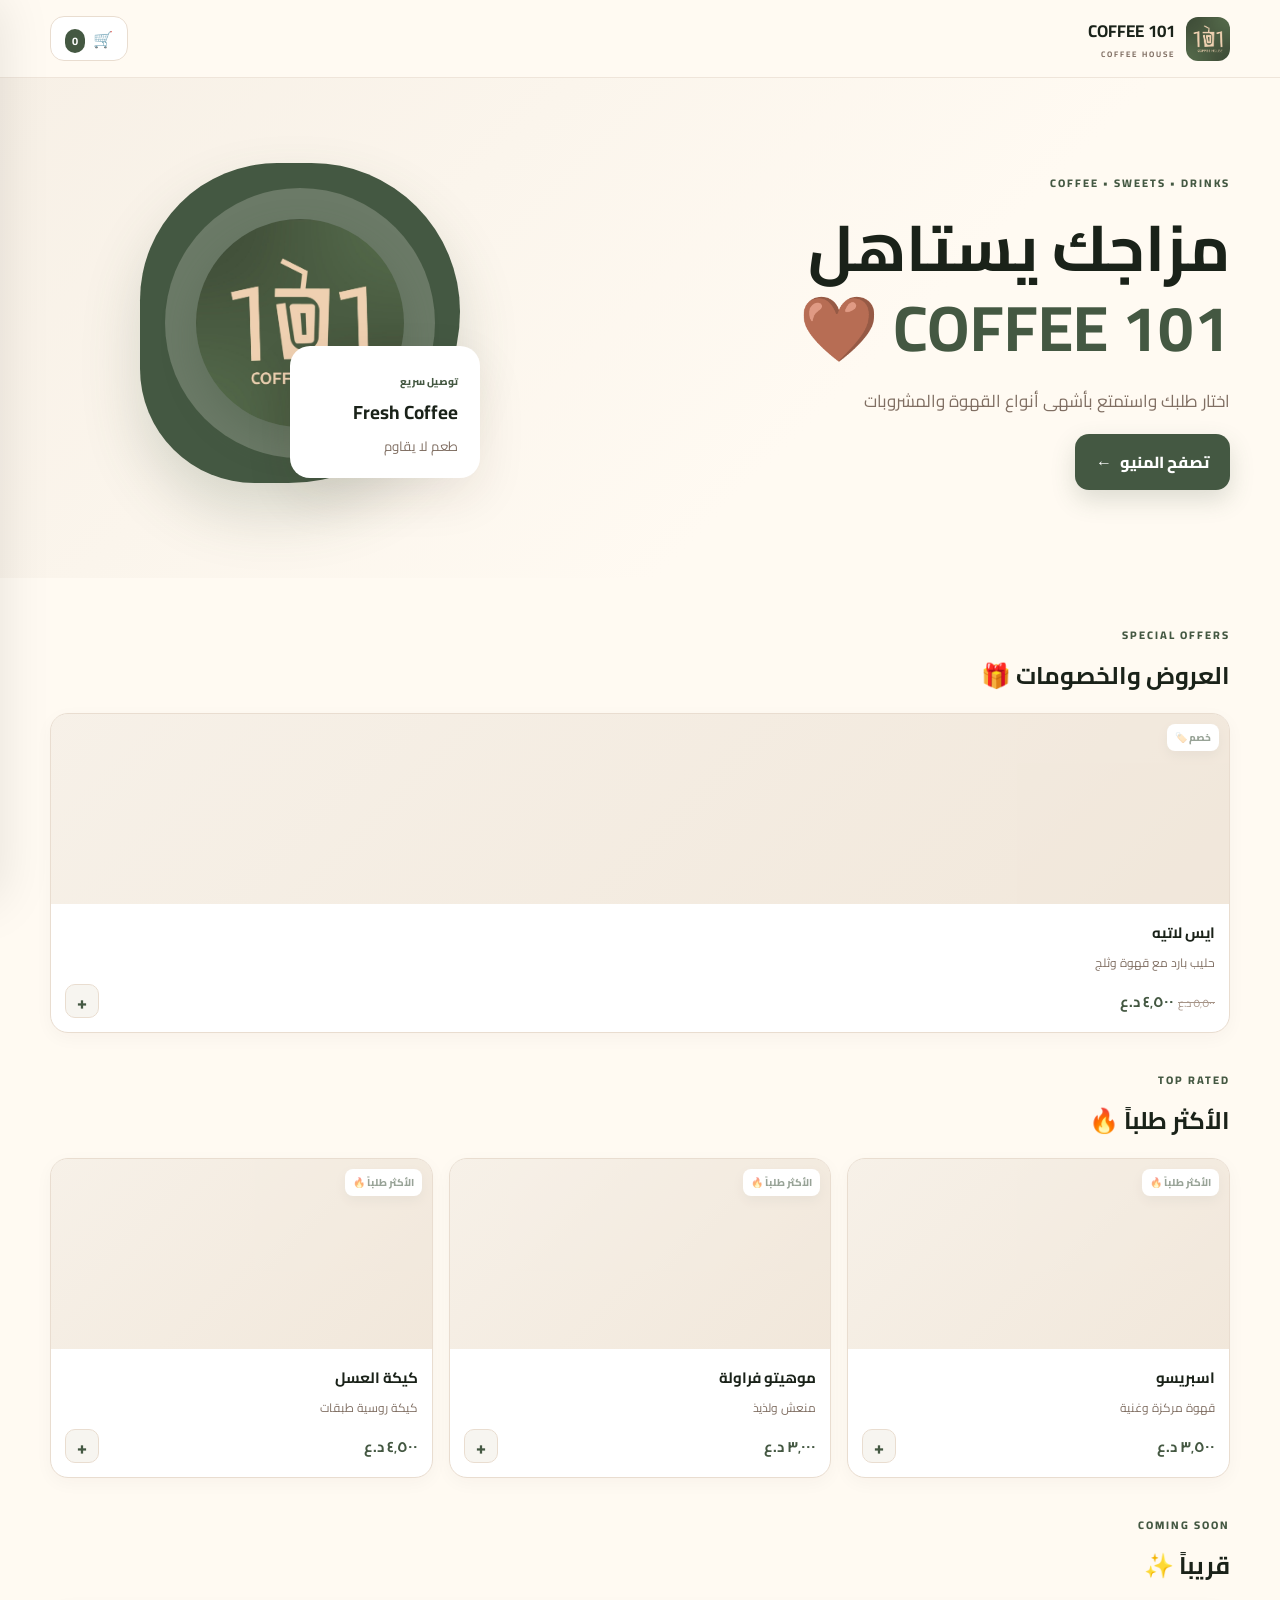
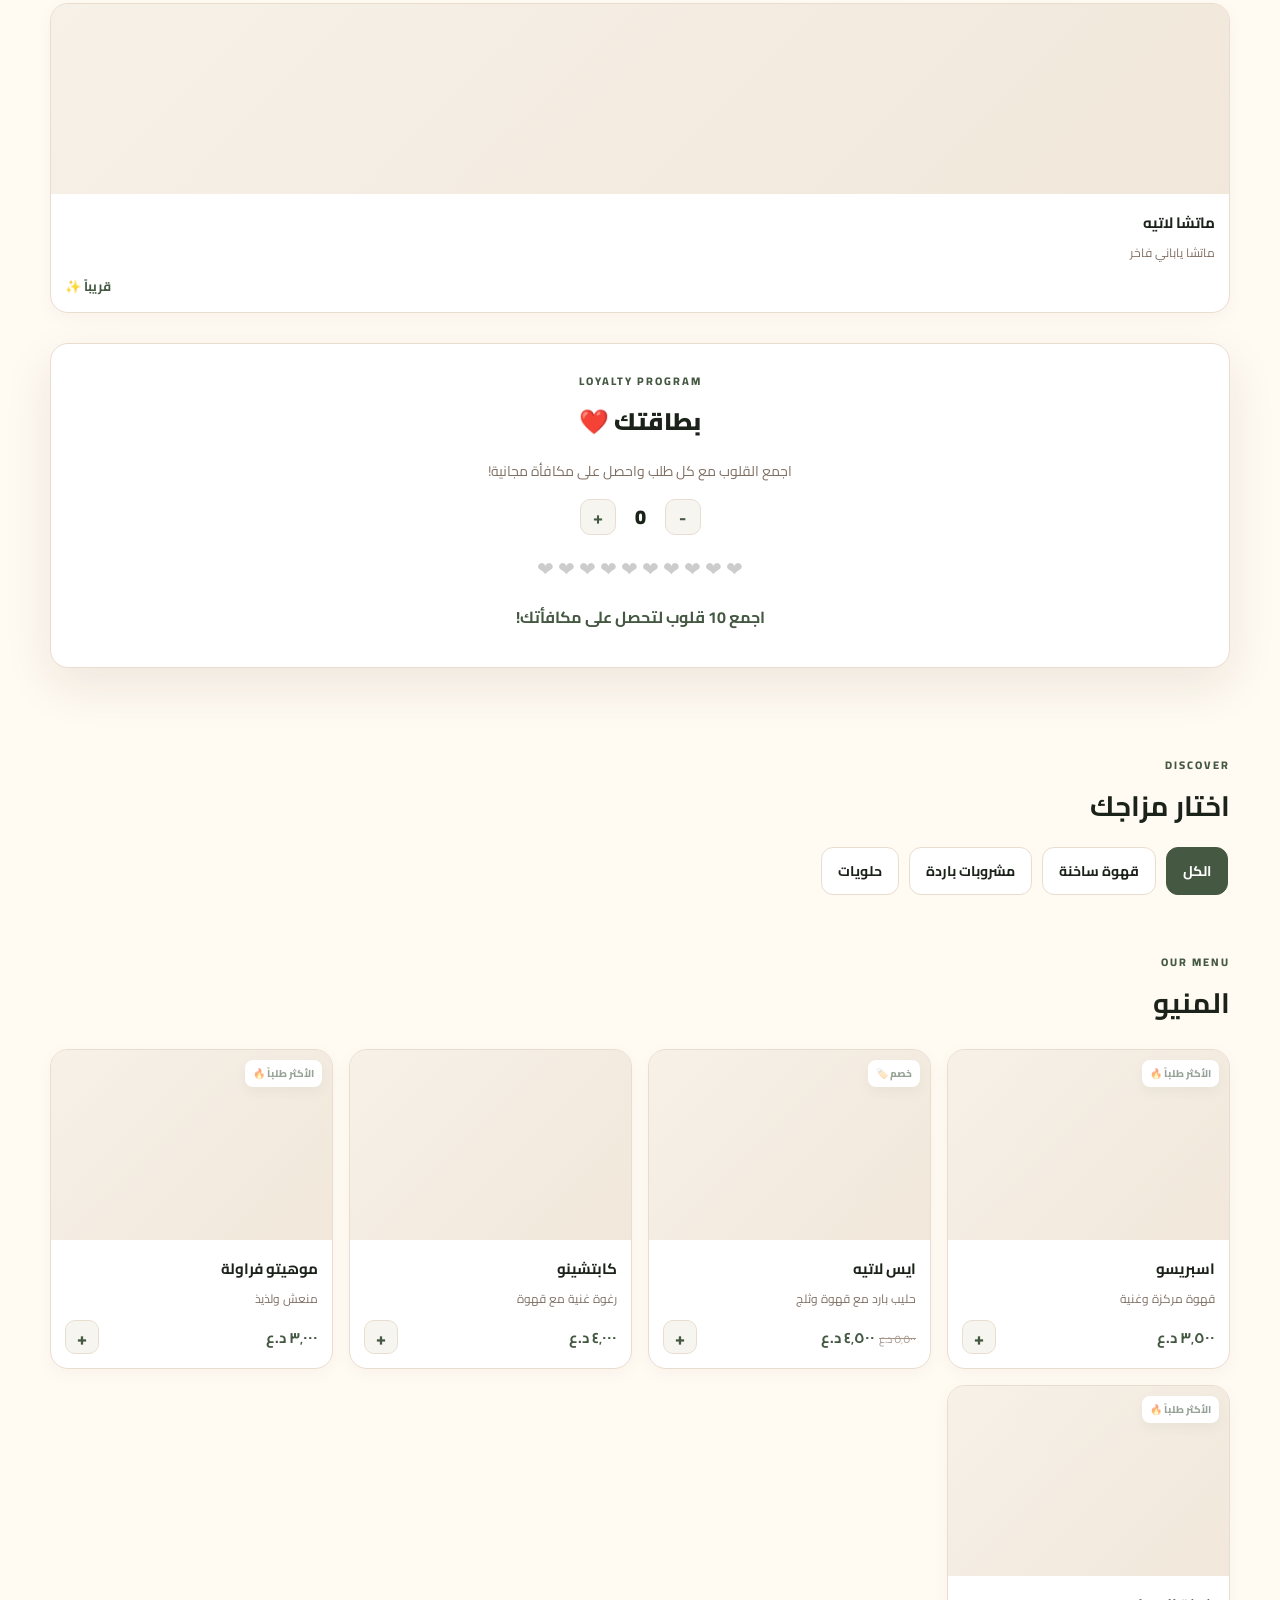
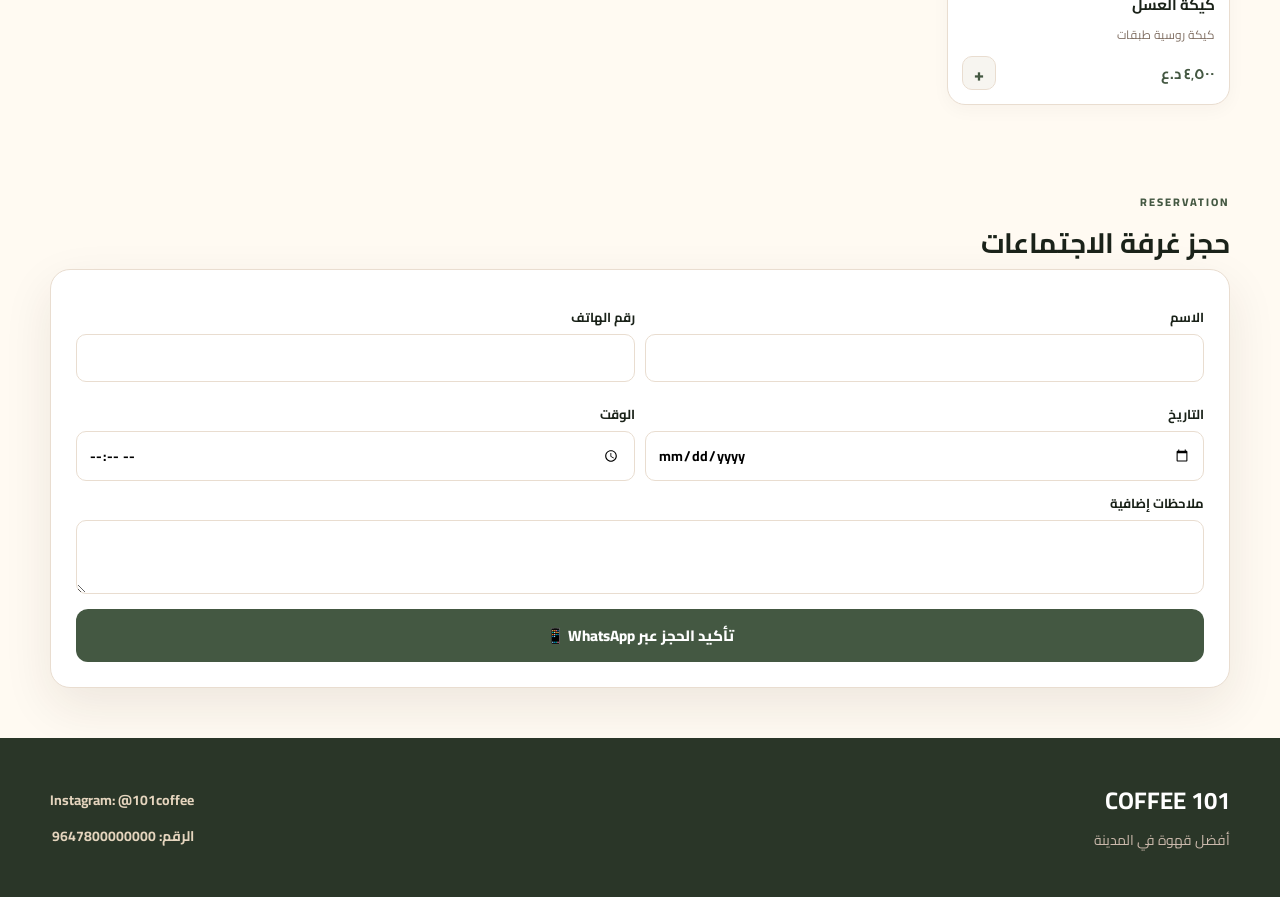
==== commit 324c8ca9: "Update index.html" ====
--- a/index.html
+++ b/index.html
@@ -8,7 +8,7 @@
     <link rel="stylesheet" href="style.css">
 </head>
 <body>
-    <!-- شاشة الأنميشن الجميلة (تختفي تلقائياً) -->
+    <!-- شاشة البداية (تختفي تلقائياً) -->
     <div id="splashScreen" class="splash-screen">
         <img src="logo.jpg" alt="101 Coffee" class="splash-logo">
     </div>
@@ -27,7 +27,7 @@
     </header>
   
     <main id="home">
-        <!-- قسم الواجهة الرئيسية (Hero) -->
+        <!-- قسم الواجهة الرئيسية -->
         <section class="hero">
             <div class="hero-copy">
                 <span class="eyebrow">COFFEE • SWEETS • DRINKS</span>
@@ -45,14 +45,14 @@
             </div>
         </section>
 
-        <!-- الأقسام الديناميكية (عروض، أكثر طلباً، قريباً) -->
+        <!-- الأقسام الديناميكية -->
         <section class="container" style="padding-top: 40px;">
             <div id="offersArea"></div>
             <div id="popularArea"></div>
             <div id="comingSoonArea"></div>
         </section>
 
-        <!-- قسم بطاقة الولاء (القلوب) -->
+        <!-- قسم بطاقة الولاء -->
         <section class="container" id="loyaltySection" style="margin-bottom: 40px;">
             <div class="loyalty-box">
                 <span class="eyebrow">LOYALTY PROGRAM</span>
@@ -71,7 +71,7 @@
             </div>
         </section>
 
-        <!-- قسم التصنيفات السريعة -->
+        <!-- قسم التصنيفات -->
         <section class="quick-section container">
             <div class="section-heading">
                 <div><span class="eyebrow">DISCOVER</span><h2>اختار مزاجك</h2></div>
@@ -79,7 +79,7 @@
             <div class="category-scroller" id="categoryNav"></div>
         </section>
         
-        <!-- قسم المنيو والمنتجات -->
+        <!-- قسم المنيو -->
         <section class="catalog container" id="catalog">
             <div class="catalog-head">
                 <div><span class="eyebrow">OUR MENU</span><h2>المنيو</h2></div>
@@ -122,7 +122,7 @@
         </div>
     </footer>
 
-    <!-- نافذة تفاصيل المنتج -->
+    <!-- النوافذ المنبثقة -->
     <div class="modal-backdrop" id="productModal">
         <div class="modal product-modal">
             <button class="close-btn" data-close>×</button>
@@ -130,7 +130,7 @@
         </div>
     </div>
 
-    <!-- درج السلة الجانبي -->
+    <!-- درج السلة -->
     <aside class="cart-drawer" id="cartDrawer">
         <div class="drawer-head">
             <div><span class="eyebrow">YOUR ORDER</span><h2>سلتك</h2></div>
@@ -144,7 +144,7 @@
     </aside>
     <div class="drawer-backdrop" id="drawerBackdrop"></div>
   
-    <!-- نافذة إتمام الطلب (الدفع/التوصيل) -->
+    <!-- نافذة إتمام الطلب -->
     <div class="modal-backdrop" id="checkoutModal">
         <div class="modal checkout-modal">
             <button class="close-btn" data-close>×</button>
@@ -190,4 +190,4 @@
     <!-- ربط الجافاسكريبت -->
     <script src="script.js"></script>
 </body>
-</html>+</html>
